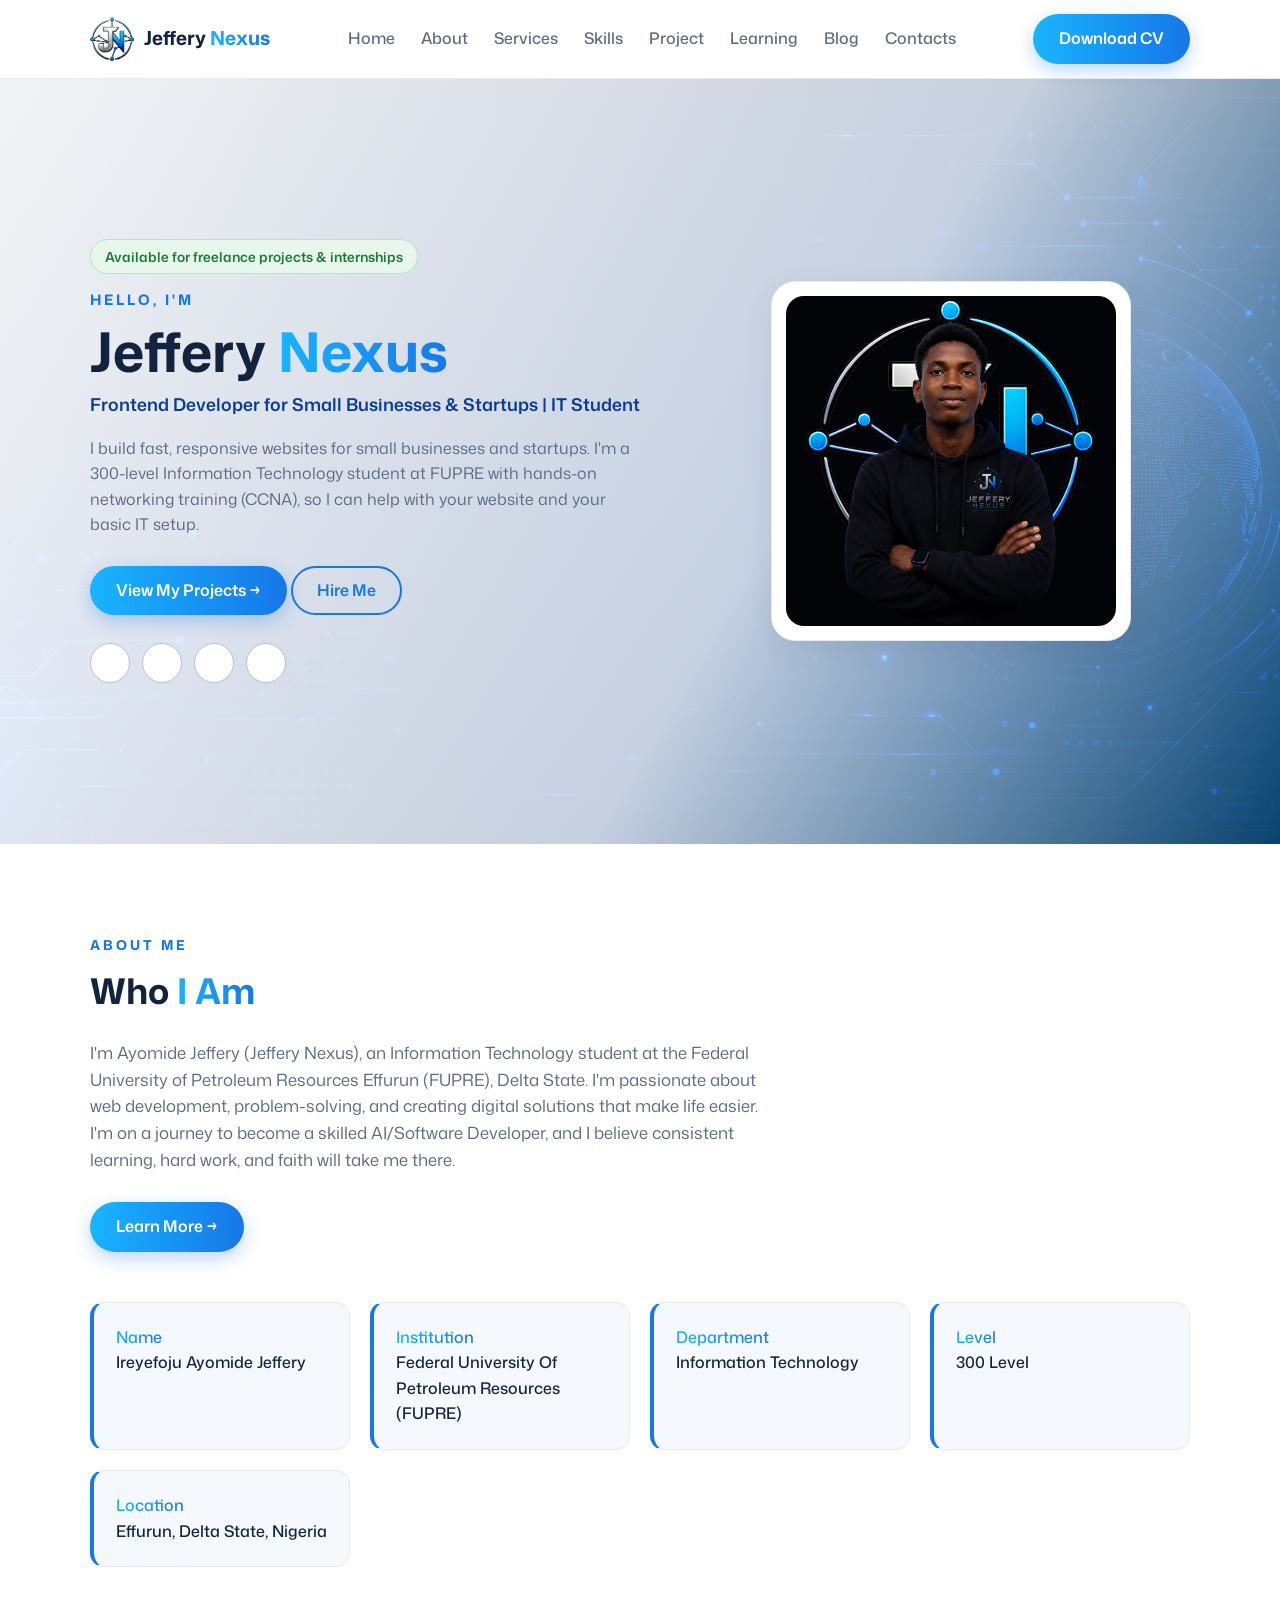
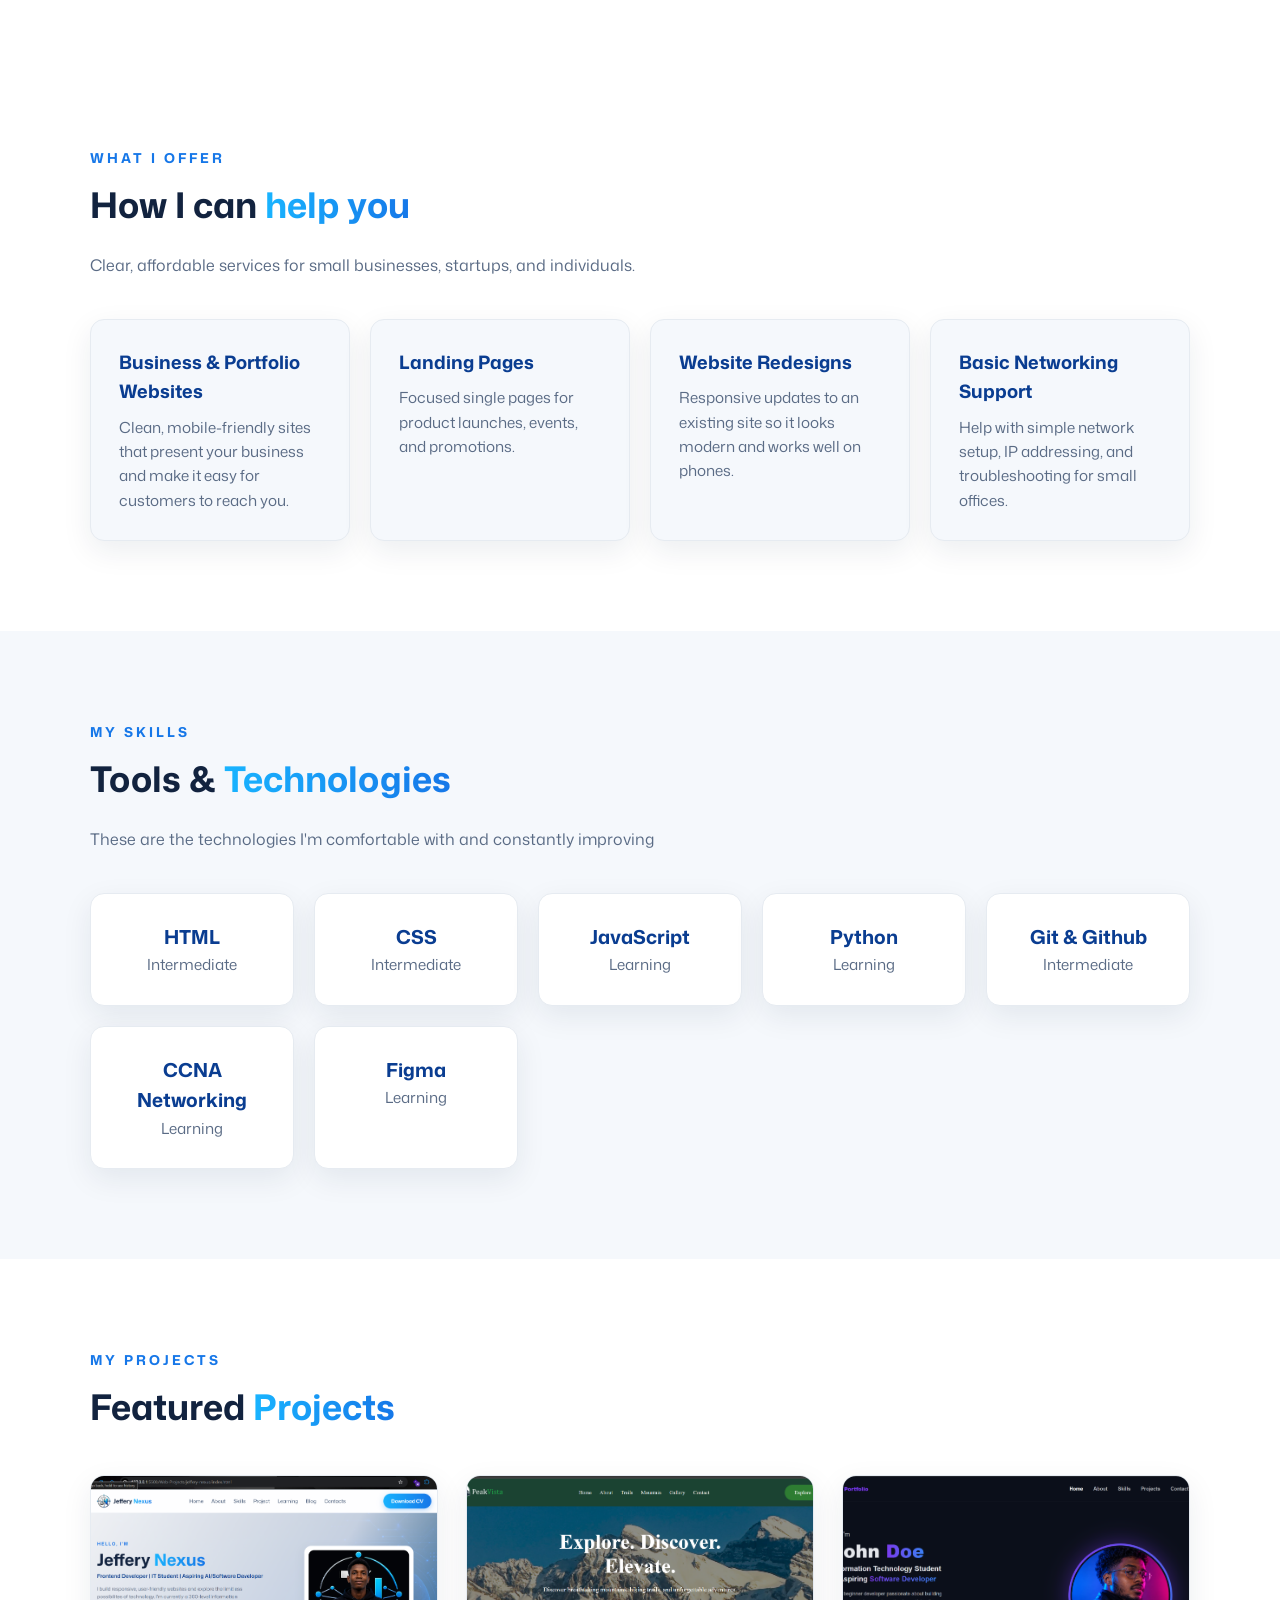
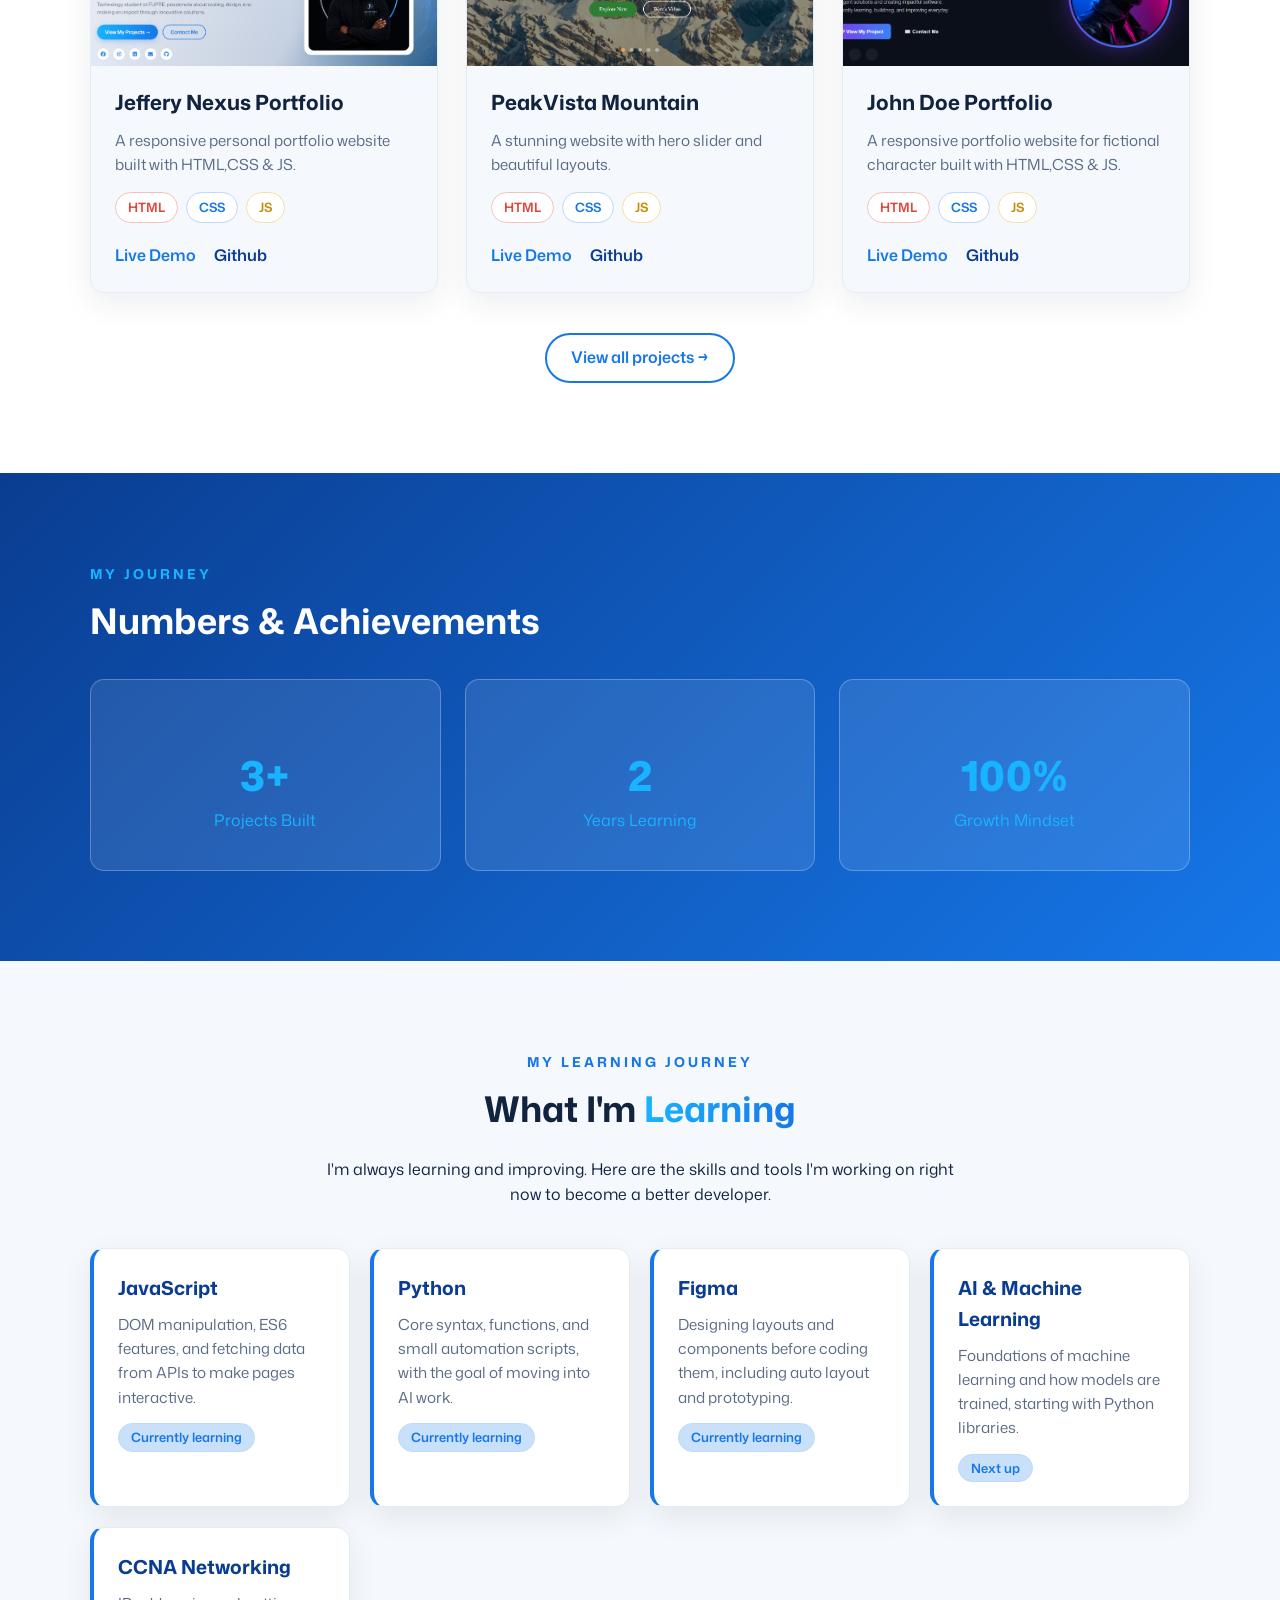
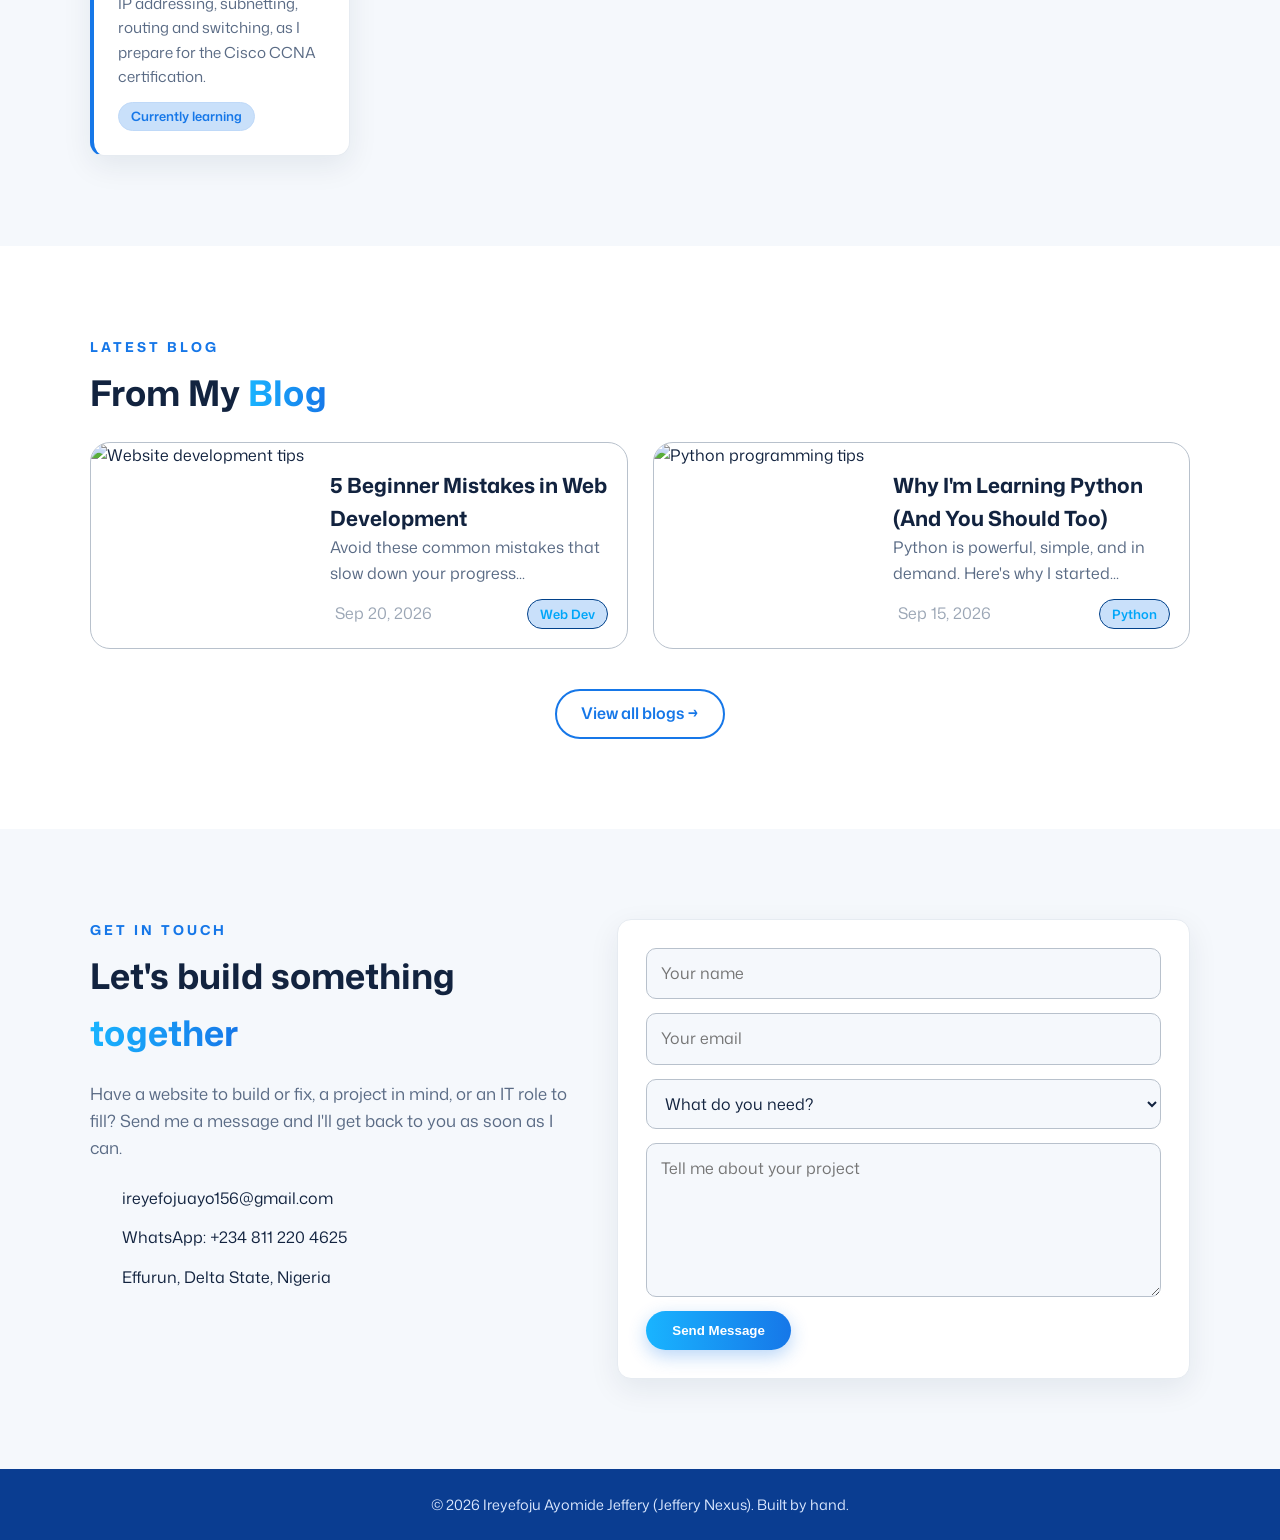
==== index.html @ a84aac11 "Add files via upload" ====
<!DOCTYPE html>
<html lang="en">
<head>
    <meta charset="UTF-8">
    <meta name="viewport" content="width=device-width, initial-scale=1.0">
    <title>Jeffery Nexus | Frontend Developer &amp; IT Student | Ireyefoju Ayomide Jeffery</title>
    <meta name="description" content="Frontend developer building fast, responsive websites for small businesses and startups. Based in Effurun, Delta State, Nigeria.">
    <meta property="og:title" content="Jeffery Nexus | Frontend Developer">
    <meta property="og:description" content="Fast, responsive websites for small businesses and startups.">
    <meta property="og:type" content="website">
    <meta property="og:image" content="images/Avatar Profile.jpg">
    <link rel="stylesheet" href="style.css">
    <link rel="preconnect" href="https://fonts.googleapis.com">
<link rel="preconnect" href="https://fonts.gstatic.com" crossorigin>
<link href="https://fonts.googleapis.com/css2?family=Mona+Sans:ital,wght@0,200..900;1,200..900&display=swap" rel="stylesheet">
<link rel="stylesheet" href="https://cdnjs.cloudflare.com/ajax/libs/font-awesome/7.3.1/css/all.min.css" integrity="sha512-QeR2VH+lsBE5LSAe1Q5EnTBbe7XTBubt8dG93Y7gidSgdMCr8nVqKcfKAMyN96SV8KDbZVTDXChatu5G2KQGzg==" crossorigin="anonymous" referrerpolicy="no-referrer">
</head>
<body>
<header class="site-header">
    <div class="container header-flex">
        <div class="logo">
            <a href="#hero" class="brand">
                <span class="img-img"><img src="images/nexus logo.png" alt="Jeffery Nexus Logo"></span>
                <span class="brand-name">Jeffery <span class="accent">Nexus</span></span>
            </a>
        </div>

        <nav class="navbar" id="primary-nav">
            <ul class="nav-links">
                <li><a href="#hero">Home</a></li>
                <li><a href="#about">About</a></li>
                <li><a href="#services">Services</a></li>
                <li><a href="#skills">Skills</a></li>
                <li><a href="#project">Project</a></li>
                <li><a href="#learning">Learning</a></li>
                <li><a href="#blog">Blog</a></li>
                <li><a href="#contact">Contacts</a></li>
            </ul>
        </nav>

        <div class="d-cv">
            <a href="cv.pdf" class="cv-btn" download>Download CV</a>
        </div>

        <button class="menu-toggle" aria-label="Open menu" aria-expanded="false" aria-controls="primary-nav">
            <span></span>
            <span></span>
            <span></span>
        </button>
    </div>
</header>
    <main>
        <section id="hero" class="hero">
            <div class="container hero-grid">
                <div class="hero-content">
                    <span class="avail-badge">Available for freelance projects &amp; internships</span>
                    <h5 class="greeting">HELLO, I'M</h5>
                    <h1 class="hero-name">Jeffery <span class="accent">Nexus</span></h1>
                    <h3 class="hero-role">Frontend Developer for Small Businesses &amp; Startups | IT Student</h3>
                    <p class="hero-desc">
                        I build fast, responsive websites for small businesses and startups. I'm a 300-level Information Technology student at FUPRE with hands-on networking training (CCNA), so I can help with your website and your basic IT setup.
                    </p>
                    <div class="cta-btn">
                        <a href="#project" class="primary-btn">View My Projects →</a>
                        <a href="#contact" class="secondary-btn">Hire Me</a>
                    </div>
                    <div class="hero-socials">
                        <!-- <a href="https://facebook.com/YOUR-PROFILE" class="hero-icons" target="_blank" rel="noopener"><i class="fa fa-brands fa-facebook"></i></a> -->
                        <a href="https://www.instagram.com/jefferynexus01/" class="hero-icons" target="_blank" rel="noopener"><i class="fa fa-brands fa-instagram"></i></a>
                        <a href="https://www.linkedin.com/in/ireyefoju-ayo-83253140a" class="hero-icons" target="_blank" rel="noopener"><i class="fa fa-brands fa-linkedin"></i></a>
                        <a href="mailto:ireyefojuayo156@gmail.com" class="hero-icons"><i class="fa fa-solid fa-envelope"></i></a>
                        <a href="https://github.com/ireyefojuayo01" class="hero-icons" target="_blank" rel="noopener"><i class="fa fa-brands fa-github"></i></a>
                    </div>
                </div>
                <div class="hero-image-wrapper">
            <div class="profile-card">
                <img src="images/Avatar Profile.jpg" alt="Jeffery Nexus" class="profile-img">
            </div>
        </div>
            </div>
        </section>
        <section class="about" id="about">
            <div class="container about-grid">
            <div class="about-content">
            <h5 class="section-label">ABOUT ME</h5>
            <h3 class="section-title">Who <span class="accent">I Am</span></h3>
            <p class="desc">I'm Ayomide Jeffery (Jeffery Nexus), an Information Technology student at the Federal University of Petroleum Resources Effurun (FUPRE), Delta State. I'm passionate about web development, problem-solving, and creating digital solutions that make life easier.
                <br>
            I'm on a journey to become a skilled AI/Software Developer, and I believe consistent learning, hard work, and faith will take me there.
            </p>
            <div class="cta-btn">
                <a href="about.html" class="primary-btn">
                    Learn More →
                </a>
            </div>
                </div>
            </div>
            <div class="about-card">
                <div class="id-card">
                    <span class="about-icon"></span><p class="details"><span class="accent">Name</span><br>Ireyefoju Ayomide Jeffery</p>
                </div>
                <div class="id-card">
                    <span class="about-icon"></span><p class="details"><span class="accent">Institution</span><br>Federal University Of Petroleum Resources (FUPRE)</p>
                </div>
                <div class="id-card">
                    <span class="about-icon"></span><p class="details"><span class="accent">Department</span><br>Information Technology</p>
                </div>
                <div class="id-card">
                    <span class="about-icon"></span><p class="details"><span class="accent">Level</span><br>300 Level</p>
                </div>
                <div class="id-card">
                    <span class="about-icon"></span><p class="details"><span class="accent">Location</span><br>Effurun, Delta State, Nigeria</p>
                </div>
            </div>
        </section>
        <section class="services" id="services">
        <div class="container">
            <h5 class="section-label">WHAT I OFFER</h5>
            <h3 class="section-title">How I can <span class="accent">help you</span></h3>
            <p class="skills-desc">Clear, affordable services for small businesses, startups, and individuals.</p>
            <div class="services-grid">
                <article class="service-card">
                    <i class="fa-solid fa-laptop-code"></i>
                    <h3>Business &amp; Portfolio Websites</h3>
                    <p>Clean, mobile-friendly sites that present your business and make it easy for customers to reach you.</p>
                </article>
                <article class="service-card">
                    <i class="fa-solid fa-rocket"></i>
                    <h3>Landing Pages</h3>
                    <p>Focused single pages for product launches, events, and promotions.</p>
                </article>
                <article class="service-card">
                    <i class="fa-solid fa-pen-ruler"></i>
                    <h3>Website Redesigns</h3>
                    <p>Responsive updates to an existing site so it looks modern and works well on phones.</p>
                </article>
                <article class="service-card">
                    <i class="fa-solid fa-network-wired"></i>
                    <h3>Basic Networking Support</h3>
                    <p>Help with simple network setup, IP addressing, and troubleshooting for small offices.</p>
                </article>
            </div>
        </div>
    </section>
        <section class="skills" id="skills">
            <div class="container">
            <h5 class="section-label">MY SKILLS</h5>
            <h3 class="section-title">Tools & <span class="accent">Technologies</span></h3>
            <p class="skills-desc">
                These are the technologies I'm comfortable with and constantly improving
            </p>
            <div class="skills-flex">
                <div class="skills-card">
                <span class="skills-icon"><i class="fa fa-brands fa-html5 fa-4x"></i></span>                    
                    <p class="label">HTML</p>
                    <p>Intermediate</p>
                </div>
                <div class="skills-card">
                    <span class="skills-icon"><i class="fa fa-brands fa-css3-alt fa-4x"></i></span>
                    <p class="label">CSS</p>
                    <p>Intermediate</p>
                </div>
                <div class="skills-card">
                    <span class="skills-icon"><i class="fa fa-brands fa-js fa-4x"></i></span>
                    <p class="label">JavaScript</p>
                    <p>Learning</p>
                </div>
                <div class="skills-card">
                    <span class="skills-icon"><i class="fa fa-brands fa-python fa-4x"></i></span>
                    <p class="label">Python</p>
                    <p>Learning</p>
                </div>
                <div class="skills-card">
                    <span class="skills-icon"><i class="fa fa-brands fa-github fa-4x"></i><i class="fa fa-brands fa-git fa-4x"></i></span>
                    <p class="label">Git & Github</p>
                    <p>Intermediate</p>
                </div>
                <div class="skills-card">
                    <span class="skills-icon"><i class="fa-solid fa-network-wired fa-4x"></i></span>
                    <p class="label">CCNA Networking</p>
                    <p>Learning</p>
                </div>

                <div class="skills-card">
                    <span class="skills-icon"><i class="fa fa-brands fa-figma fa-4x"></i></span>
                    <p class="label">Figma</p>
                    <p>Learning</p>
                </div>
            </div>
        </div>
        </section>
        <section class="projects" id="project">
            <div class="container">
            <h5 class="section-label">MY PROJECTS</h5>
            <h3 class="section-title">Featured <span class="accent">Projects</span></h3>
            
            <div class="featured-projects">
                <article class="project-card">
                    <div class="project-image">
                        <img src="images/jeff-nexus.png" alt="" class="p-img">
                    </div>
                    <h3>Jeffery Nexus Portfolio</h3>
                    <p class="proj-desc">
                        A responsive personal portfolio website built with HTML,CSS & JS.
                    </p>
                    <div class="tags">
                        <span class="tag-red">HTML</span>
                        <span class="tag-blue">
                            CSS
                        </span>
                        <span class="tag-yellow">JS</span>
                    </div>
                    <div class="project-links">
                        <a href="#" class="live-link">Live Demo</a>
                        <a href="#" class="repo-link">Github</a>
                    </div>
                </article>
                <article class="project-card">
                    <div class="project-image">
                        <img src="images/Peakvista.png" alt="" class="p-img">
                    </div>
                    <h3>PeakVista Mountain</h3>
                    <p class="proj-desc">
                        A stunning website with hero slider and beautiful layouts.
                    </p>
                    <div class="tags">
                        <span class="tag-red">HTML</span>
                        <span class="tag-blue">
                            CSS
                        </span>
                        <span class="tag-yellow">JS</span>
                    </div>
                    <div class="project-links">
                        <a href="#" class="live-link">Live Demo</a>
                        <a href="#" class="repo-link">Github</a>
                    </div>
                </article>
                <article class="project-card">
                    <div class="project-image">
                        <img src="images/john-doe.png" alt="" class="p-img">
                    </div>
                    <h3>John Doe Portfolio</h3>
                    <p class="proj-desc">
                        A responsive portfolio website for fictional character built with HTML,CSS & JS.
                    </p>
                    <div class="tags">
                        <span class="tag-red">HTML</span>
                        <span class="tag-blue">
                            CSS
                        </span>
                        <span class="tag-yellow">JS</span>
                    </div>
                    <div class="project-links">
                        <a href="https://ireyefojuayo01.github.io/First-Portfolio/" class="live-link">Live Demo</a>
                        <a href="#" class="repo-link">Github</a>
                    </div>
                </article>
            </div>
         <div class="view-all">
            <a href="projects.html" class="secondary-btn">View all projects →</a>
        </div>
        </div>
        </section>
        <section class="journey">
            <div class="container">
                    <h5 class="section-label">MY JOURNEY</h5>
            <h3 class="section-title">Numbers & Achievements</h3>
            <div class="journey-grid">
                <article class="j-card">
                    <div class="j-icon"><i class="fa-solid fa-folder-open fa-3x"></i></div>
                    <span class="num">3+</span>
                    <p class="j-desc">Projects Built</p>
                </article>
                <article class="j-card">
                    <div class="j-icon"><i class="fa-solid fa-calendar-days fa-3x"></i></div>
                    <span class="num">2</span>
                    <p class="j-desc">Years Learning</p>
                </article>
                <article class="j-card">
                    <div class="j-icon"><i class="fa-solid fa-rocket fa-3x"></i></div>
                    <span class="num">100%</span>
                    <p class="j-desc">Growth Mindset</p>
                </article>
            </div>

            </div>
        </section>
        <!-- Learning Section -->
         <section class="learning" id="learning">
    <div class="container">
        <h5 class="section-label" style="text-align: center;">MY LEARNING JOURNEY</h5>
        <h3 class="section-title" style="text-align: center;">What I'm <span class="accent">Learning</span></h3>
        <p style="text-align: center; max-width: 640px; margin: 0 auto;">
            I'm always learning and improving. Here are the skills and tools I'm working on right now to become a better developer.
        </p>
        <div class="l-grid">
            <article class="l-card">
                <h3>JavaScript</h3>
                <p>DOM manipulation, ES6 features, and fetching data from APIs to make pages interactive.</p>
                <span class="l-status">Currently learning</span>
            </article>
            <article class="l-card">
                <h3>Python</h3>
                <p>Core syntax, functions, and small automation scripts, with the goal of moving into AI work.</p>
                <span class="l-status">Currently learning</span>
            </article>
            <article class="l-card">
                <h3>Figma</h3>
                <p>Designing layouts and components before coding them, including auto layout and prototyping.</p>
                <span class="l-status">Currently learning</span>
            </article>
            <article class="l-card">
                <h3>AI & Machine Learning</h3>
                <p>Foundations of machine learning and how models are trained, starting with Python libraries.</p>
                <span class="l-status">Next up</span>
            </article>
             <article class="l-card">
                <h3>CCNA Networking</h3>
                <p>IP addressing, subnetting, routing and switching, as I prepare for the Cisco CCNA certification.</p>
                <span class="l-status">Currently learning</span>
            </article>
        </div>
    </div>
</section>
         <section class="blog" id="blog">
    <div class="container">
        <h5 class="section-label">LATEST BLOG</h5>
        <h3 class="section-title">From My <span class="accent">Blog</span></h3>
        <div class="blog-grid">
            <article class="blog-card">
                <div class="blog-picture">
                    <img src="https://images.unsplash.com/photo-1467232004584-a241de8bcf5d?w=600&auto=format&fit=crop&q=60&ixlib=rb-4.1.0&ixid=NHwxMjA3fDA%3D" alt="Website development tips" class="b-img">
                </div>
                <div class="blog-content">
                    <h3 class="blog-title">5 Beginner Mistakes in Web Development</h3>
                    <p class="blog-desc">Avoid these common mistakes that slow down your progress...</p>
                    <div class="d-t">
                        <time class="date" datetime="2026-09-20">Sep 20, 2026</time>
                        <span class="tag">Web Dev</span>
                        
                    </div>
                    
                </div>
            </article>

            <article class="blog-card">
                <div class="blog-picture">
                    <img src="https://images.unsplash.com/photo-1649180556628-9ba704115795?w=600&auto=format&fit=crop&q=60&ixlib=rb-4.1.0&ixid=NHwxMjA3fDA%3D" alt="Python programming tips" class="b-img">

                </div>
                <div class="blog-content">
                    <h3 class="blog-title">Why I'm Learning Python (And You Should Too)</h3>
                    <p class="blog-desc">Python is powerful, simple, and in demand. Here's why I started...</p>
                    <div class="d-t">
                        <time class="date" datetime="2026-09-15">Sep 15, 2026</time>
                        <span class="tag">Python</span>
                        
                    </div> 
                </div>
            </article>
        </div>
            <div class="view-all">
                <a href="blog.html" class="secondary-btn">View all blogs →</a>
            </div>
        
    </div>
</section>
        <section class="contact" id="contact">
        <div class="container contact-grid">
            <div>
                <h5 class="section-label">GET IN TOUCH</h5>
                <h3 class="section-title">Let's build something <span class="accent">together</span></h3>
                <p class="desc">Have a website to build or fix, a project in mind, or an IT role to fill? Send me a message and I'll get back to you as soon as I can.</p>
                <ul class="contact-list">
                    <li><i class="fa-solid fa-envelope"></i> <a href="mailto:ireyefojuayo156@gmail.com">ireyefojuayo156@gmail.com</a></li>
                    <li><i class="fa-brands fa-whatsapp"></i> <a href="https://wa.me/2348112204625" target="_blank" rel="noopener">WhatsApp: +234 811 220 4625</a></li>
                    <li><i class="fa-solid fa-location-dot"></i> Effurun, Delta State, Nigeria</li>
                </ul>
            </div>
            
            <form class="contact-form" action="https://formspree.io/f/xvkzdnlo" method="POST">
                <input type="text" name="name" placeholder="Your name" required>
                <input type="email" name="email" placeholder="Your email" required>
                <select name="service" required>
                    <option value="" disabled selected>What do you need?</option>
                    <option>New business or portfolio website</option>
                    <option>Landing page</option>
                    <option>Website redesign</option>
                    <option>Internship or job opportunity</option>
                    <option>Something else</option>
                </select>
                <textarea name="message" rows="5" placeholder="Tell me about your project" required></textarea>
                <button type="submit" class="primary-btn">Send Message</button>
            </form>
        </div>
    </section>
    </main>
    <footer class="site-footer">
        <div class="container">
            <p>&copy; 2026 Ireyefoju Ayomide Jeffery (Jeffery Nexus). Built by hand.</p>
        </div>
    </footer>
    <script src="script.js"></script>
</body>
</html>
---- style.css ----
/* ===== Palette (from the logo) ===== */
:root {
  --blue-deep: #0a3d91;
  --blue: #1677e8;
  --blue-bright: #19b4ff;
  --silver: #b8c1cc;
  --silver-light: #e6ebf1;
  --bg: #f5f8fc;
  --card: #ffffff;
  --text: #12233f;
  --muted: #5a6b85;
  --gradient: linear-gradient(90deg, #19b4ff, #1677e8);
  --shadow: 0 10px 30px rgba(18, 35, 63, 0.08);
  --radius: 14px;
}

/* ===== Base ===== */
* {
  box-sizing: border-box;
  margin: 0;
  padding: 0;
}

html {
  scroll-behavior: smooth;
}

body {
  font-family: "Mona Sans", system-ui, sans-serif;
  background: var(--bg);
  color: var(--text);
  line-height: 1.6;
}

a {
  text-decoration: none;
  color: inherit;
}
img {
  max-width: 100%;
  display: block;
}

.container {
  width: min(1100px, 92%);
  margin: 0 auto;
}

section {
  padding: 90px 0;
}

.accent {
  background: var(--gradient);
  -webkit-background-clip: text;
  background-clip: text;
  color: transparent;
}

.section-label {
  color: var(--blue);
  letter-spacing: 3px;
  font-size: 0.85rem;
  font-weight: 700;
  margin-bottom: 8px;
}

.section-title {
  font-size: 2.2rem;
  margin-bottom: 20px;
}

/* ===== Buttons ===== */
.primary-btn,
.cv-btn {
  display: inline-block;
  background: var(--gradient);
  color: #fff;
  padding: 12px 26px;
  border-radius: 999px;
  font-weight: 600;
  border: none;
  cursor: pointer;
  box-shadow: 0 6px 18px rgba(22, 119, 232, 0.3);
  transition:
    transform 0.2s,
    box-shadow 0.2s;
}

.primary-btn:hover,
.cv-btn:hover {
  transform: translateY(-2px);
  box-shadow: 0 10px 24px rgba(22, 119, 232, 0.4);
}

.secondary-btn {
  display: inline-block;
  border: 2px solid var(--blue);
  color: var(--blue);
  padding: 10px 24px;
  border-radius: 999px;
  font-weight: 600;
  margin-left: 12px;
  transition:
    background 0.2s,
    color 0.2s;
}

.secondary-btn:hover {
  background: var(--blue);
  color: #fff;
}

.cta-btn {
  margin-top: 28px;
}

/* ===== Header ===== */
.site-header {
  position: sticky;
  top: 0;
  z-index: 100;
  background: rgba(255, 255, 255, 0.92);
  backdrop-filter: blur(10px);
  border-bottom: 1px solid var(--silver-light);
}

.header-flex {
  display: flex;
  align-items: center;
  justify-content: space-between;
  padding: 14px 0;
  gap: 20px;
  flex-wrap: wrap;
}

.brand {
  display: flex;
  align-items: center;
  gap: 10px;
  font-weight: 700;
  font-size: 1.2rem;
}

.img-img img {
  width: 44px;
  height: 44px;
  object-fit: contain;
}

.nav-links {
  display: flex;
  gap: 26px;
  list-style: none;
}

.nav-links a {
  font-weight: 500;
  color: var(--muted);
  transition: color 0.2s;
}

.nav-links a:hover {
  color: var(--blue);
}
.nav-links:first-child{
  margin-right: auto;
}

/* .sidebar a:hover{
  background: #3333338e;
  width: 100%;
} */
/* ===== Hero ===== */
.hero {
  position: relative;
  min-height: 85vh;
  display: flex;
  align-items: center;
  background-image:
    linear-gradient(
      120deg,
      rgba(255, 255, 255, 0.95) 0%,
      rgba(232, 242, 254, 0.85) 60%,
      rgba(25, 180, 255, 0.35) 100%
    ),
    url(./images/hero\ bg.png);
  background-size: cover;
  background-position: center;
  background-repeat: no-repeat;
}

.hero-grid {
  display: grid;
  grid-template-columns: 1.2fr 1fr;
  gap: 50px;
  align-items: center;
}

.greeting {
  color: var(--blue);
  letter-spacing: 3px;
  font-size: 0.9rem;
}

.hero-name {
  font-size: 3.4rem;
  line-height: 1.1;
  margin: 10px 0;
}

.hero-role {
  color: var(--blue-deep);
  font-size: 1.1rem;
  font-weight: 600;
  margin-bottom: 16px;
}

.hero-desc {
  color: var(--muted);
  max-width: 540px;
}

.hero-socials {
  display: flex;
  gap: 12px;
  margin-top: 28px;
}

.hero-icons {
  width: 40px;
  height: 40px;
  border-radius: 50%;
  display: grid;
  place-items: center;
  background: #fff;
  color: var(--blue);
  border: 1px solid var(--silver);
  transition: all 0.2s;
}

.hero-icons:hover {
  background: var(--blue);
  color: #fff;
  border-color: var(--blue);
}

.profile-card {
  background: #fff;
  padding: 14px;
  border-radius: 24px;
  box-shadow: var(--shadow);
  border: 1px solid var(--silver-light);
  max-width: 360px;
  margin: 0 auto;
}

.profile-img {
  width: 100%;
  border-radius: 18px;
  object-fit: cover;
}

/* ===== About ===== */
.about {
  background: #fff;
}

.about-grid {
  margin-bottom: 50px;
}

.desc {
  color: var(--muted);
  max-width: 700px;
  font-size: 1.05rem;
}

.about-card {
  display: grid;
  grid-template-columns: repeat(auto-fit, minmax(220px, 1fr));
  gap: 20px;
  width: min(1100px, 92%);
  margin: 0 auto;
}

.id-card {
  background: var(--bg);
  border: 1px solid var(--silver-light);
  border-left: 4px solid var(--blue);
  border-radius: var(--radius);
  padding: 22px;
  transition:
    transform 0.2s,
    box-shadow 0.2s;
}

.id-card:hover {
  transform: translateY(-4px);
  box-shadow: var(--shadow);
}

.details {
  color: var(--text);
  font-weight: 500;
}

/* ===== Skills ===== */
.skills {
  background: var(--bg);
}

.skills-desc {
  color: var(--muted);
  margin-bottom: 40px;
}

.skills-flex {
  display: grid;
  grid-template-columns: repeat(auto-fit, minmax(200px, 1fr));
  gap: 20px;
}

.skills-card {
  display: flex;
  text-align: center;
  flex-direction: column;

  align-items: center;
  background: #fff;
  border: 1px solid var(--silver-light);
  border-radius: var(--radius);
  padding: 28px;
  box-shadow: var(--shadow);
  transition: transform 0.2s;
}

.skills-card:hover {
  transform: translateY(-4px);
}

.skills-card .label {
  font-size: 1.2rem;
  font-weight: 700;
  color: var(--blue-deep);
}

.skills-card p:last-child {
  color: var(--muted);
  font-size: 0.95rem;
}
.skills-icon {
  display: flex;
  align-content: center;
  align-items: center;
  

}
.skills-icon .fa {

  display: grid;
  place-items: center;
  background: #fff;
  
  transition: all 0.2s;
}
.fa-html5{
  color: orangered;
  
}
.fa-css3-alt{
  color: var(--blue);
}
.fa-js{
  color: rgba(255, 208, 0, 0.945);
}
/* ===== Projects ===== */
.projects {
  background: #fff;
}

.featured-projects {
  display: grid;
  grid-template-columns: repeat(auto-fit, minmax(300px, 1fr));
  gap: 28px;
  margin-top: 40px;
}

.project-card {
  background: var(--bg);
  border: 1px solid var(--silver-light);
  border-radius: var(--radius);
  overflow: hidden;
  padding-bottom: 24px;
  box-shadow: var(--shadow);
  transition: transform 0.2s;
}

.project-card:hover {
  transform: translateY(-6px);
}

.project-image,
.project-card .project-image {
  height: 190px;
  background: linear-gradient(135deg, #dcebfb, #b8d7f7);
  margin-bottom: 20px;
}

.project-card h3,
.project-card .proj-desc,
.project-card .tags,
.project-card .project-links {
  margin-left: 24px;
  margin-right: 24px;
}

.project-card h3 {
  font-size: 1.3rem;
  color: var(--text);
}

.proj-desc {
  color: var(--muted);
  margin-top: 8px;
  font-size: 0.95rem;
}

.tags {
  display: flex;
  flex-wrap: wrap;
  gap: 8px;
  margin-top: 16px;
}

.tags span {
  padding: 4px 12px;
  border-radius: 999px;
  font-size: 0.8rem;
  font-weight: 600;
  background: #fff;
  border: 1px solid var(--silver);
}

.tag-red {
  color: #e0453a;
  border-color: #f5c1bd !important;
}
.tag-blue {
  color: var(--blue);
  border-color: #bfd9f8 !important;
}
.tag-yellow {
  color: #c98a00;
  border-color: #f3e0a6 !important;
}

.project-links {
  display: flex;
  gap: 18px;
  margin-top: 20px;
  font-weight: 600;
}

.live-link {
  color: var(--blue);
}
.repo-link {
  color: var(--blue-deep);
}
.project-links a:hover {
  text-decoration: underline;
}

/* ===== Journey / Numbers ===== */
.journey {
  background: linear-gradient(135deg, #0a3d91 0%, #1677e8 100%);
  color: var(--blue-bright);
}

.journey .section-label {
  color: var(--blue-bright);
}
.journey .section-title {
  color: #fff;
}
.journey .accent {
  background: linear-gradient(90deg, #ffffff, #b8e4ff);
  -webkit-background-clip: text;
  background-clip: text;
}

.journey-grid {
  display: grid;
  grid-template-columns: repeat(auto-fit, minmax(220px, 1fr));
  gap: 24px;
  margin-top: 30px;
}

.j-card {
  background: rgba(255, 255, 255, 0.1);
  border: 1px solid rgba(255, 255, 255, 0.25);
  border-radius: var(--radius);
  padding: 36px 24px;
  text-align: center;
  backdrop-filter: blur(6px);
}

.j-icon {
 display: inline-block;
  margin: 0 auto 14px;
 
}

.num {
  display: block;
  font-size: 2.6rem;
  font-weight: 800;
  color: var(--blue-bright);
}

.j-desc {
  color: var(--blue-bright);
}

/* ===== Learning cards ===== */
.l-grid {
  display: grid;
  grid-template-columns: repeat(auto-fit, minmax(240px, 1fr));
  gap: 20px;
  margin-top: 40px;
}

.l-card {
  background: #fff;
  border: 1px solid var(--silver-light);
  border-left: 4px solid var(--blue);
  border-radius: var(--radius);
  padding: 24px;
  box-shadow: var(--shadow);
  transition: transform 0.2s, box-shadow 0.2s;
}

.l-card:hover {
  transform: translateY(-4px);
  box-shadow: var(--shadow);
}

.l-card h3 {
  font-size: 1.2rem;
  color: var(--blue-deep);
  margin-bottom: 8px;
}

.l-card p {
  color: var(--muted);
  font-size: 0.95rem;
}

.l-status {
  display: inline-block;
  margin-top: 14px;
  font-size: 0.8rem;
  font-weight: 600;
  color: var(--blue);
  background: #1678e83b;
  border: 1px solid #bfd9f8;
  border-radius: 999px;
  padding: 3px 12px;
}

/* ----------- Blog Section ---------- */
.blog{
  background: #fff;
}
.blog-grid{
  display: grid;
  grid-template-columns:repeat(auto-fit, minmax(280px, 1fr));
  gap: 25px;
}
.blog-card{
  height: 190px;
  display: flex;
  gap: 25px;
  /* background-color: var(--bg); */
  border: 1px solid var(--silver);
  border-radius: 20px;
  overflow: hidden;
}
.blog-picture{
  width: 250px;
  height: 190px;
  overflow: hidden;
  
  
}
.b-img{
  object-fit: cover;
  overflow: hidden;
}
.blog-content{
  padding-right: 19px;
}
.blog-title{
  margin-top: 10px;
  font-size: 1.3rem;
  color: var(--text);

}
.blog-desc{
  color: var(--muted);
}
.d-t{
  margin-top: 10px;
  display: flex;
  justify-content: space-between;

}
.date{
  padding: 5px 5px;
  background-color: white;
  color: #5a6b859a;
}
.tag{
  display: flex;
  align-items: center;
  padding: 3px 9px;
  border-radius: 999px;
  font-size: 0.8rem;
  font-weight: 600;
  background: #fff;
  border: 1px solid #01418a;
  background-color: #1678e83b;
  color: #00a6f9;
}
/* ===== Detail page links ===== */
.details-link {
  display: inline-block;
  color: var(--blue);
  font-weight: 600;
  font-size: 0.9rem;
  transition: color 0.2s;
}

.details-link:hover {
  color: var(--blue-deep);
  text-decoration: underline;
}

.blog-content .details-link {
  margin-top: 12px;
}
/* ===== View all links ===== */
.view-all {
  margin-top: 40px;
  text-align: center;
}

.view-all .secondary-btn {
  margin-left: 0;
}
 /* ---------- Section card ---------- */
  
/* ===== Responsive ===== */
@media (max-width: 860px) {
  .hero-grid {
    grid-template-columns: 1fr;
    text-align: center;
  }
  .hero-desc {
    margin: 0 auto;
  }
  .hero-socials {
    justify-content: center;
  }
  .hero-name {
    font-size: 2.6rem;
  }
  .nav-links {
    display: none;
  }
  .secondary-btn {
    margin: 12px 0 0;
  }
  .blog-grid{
    grid-template-columns: 1fr;
  }
}

/* ===== Hamburger menu ===== */
.header-flex {
  position: relative;
}

.menu-toggle {
  display: none;
  flex-direction: column;
  justify-content: center;
  align-items: center;
  gap: 5px;
  width: 44px;
  height: 44px;
  background: #fff;
  border: 1px solid var(--silver);
  border-radius: 10px;
  cursor: pointer;
}

.menu-toggle span {
  display: block;
  width: 22px;
  height: 2px;
  background: var(--blue-deep);
  border-radius: 2px;
  transition: transform 0.3s, opacity 0.3s;
}

.menu-toggle.active span:nth-child(1) {
  transform: translateY(7px) rotate(45deg);
}
.menu-toggle.active span:nth-child(2) {
  opacity: 0;
}
.menu-toggle.active span:nth-child(3) {
  transform: translateY(-7px) rotate(-45deg);
}

@media (max-width: 860px) {
  .menu-toggle {
    display: flex;
  }

  .navbar {
    display: none;
    position: absolute;
    top: 100%;
    left: 0;
    right: 0;
    background: #fff;
    border-bottom: 1px solid var(--silver-light);
    box-shadow: var(--shadow);
  }

  .navbar.open {
    display: block;
  }

  .nav-links {
    display: flex;
    flex-direction: column;
    gap: 0;
    padding: 8px 0;
    margin: 0;
  }

  .nav-links li a {
    display: block;
    padding: 12px 4%;
  }

  .nav-links li a:hover {
    background: var(--bg);
  }
}

/* ===== Blog fixes ===== */
.blog-grid {
  grid-template-columns: repeat(auto-fit, minmax(320px, 1fr));
}

.blog-card {
  height: auto;
  min-height: 190px;
}

.blog-picture {
  flex-shrink: 0;
  width: 40%;
  height: auto;
  min-height: 190px;
}

.b-img {
  width: 100%;
  height: 100%;
  object-fit: cover;
}

.blog-content {
  min-width: 0;
  padding: 16px 19px 16px 0;
}

@media (max-width: 600px) {
  .blog-card {
    flex-direction: column;
    gap: 0;
  }

  .blog-picture {
    width: 100%;
    height: 180px;
    min-height: 0;
  }

  .blog-content {
    padding: 16px 18px 20px;
  }
}

/* ===== Project images ===== */
.p-img {
  width: 100%;
  height: 190px;
  object-fit: cover;
}

/* ===== Availability badge ===== */
.avail-badge {
  display: inline-block;
  margin-bottom: 14px;
  padding: 6px 14px;
  border-radius: 999px;
  background: #e7f7ec;
  border: 1px solid #b7e3c4;
  color: #1d7a3a;
  font-size: 0.85rem;
  font-weight: 600;
}

/* ===== Services ===== */
.services {
  background: #fff;
}

.services-grid {
  display: grid;
  grid-template-columns: repeat(auto-fit, minmax(230px, 1fr));
  gap: 20px;
}

.service-card {
  background: var(--bg);
  border: 1px solid var(--silver-light);
  border-radius: var(--radius);
  padding: 28px;
  box-shadow: var(--shadow);
  transition: transform 0.2s;
}

.service-card:hover {
  transform: translateY(-4px);
}

.service-card i {
  font-size: 2rem;
  color: var(--blue);
  margin-bottom: 14px;
}

.service-card h3 {
  font-size: 1.15rem;
  color: var(--blue-deep);
  margin-bottom: 8px;
}

.service-card p {
  color: var(--muted);
  font-size: 0.95rem;
}

/* ===== Contact ===== */
.contact {
  background: var(--bg);
}

.contact-grid {
  display: grid;
  grid-template-columns: 1fr 1.2fr;
  gap: 50px;
  align-items: start;
}

.contact-list {
  list-style: none;
  margin-top: 24px;
  display: grid;
  gap: 14px;
}

.contact-list li {
  display: flex;
  align-items: center;
  gap: 12px;
}

.contact-list i {
  color: var(--blue);
  width: 20px;
  text-align: center;
}

.contact-list a:hover {
  color: var(--blue);
  text-decoration: underline;
}

.contact-form {
  background: #fff;
  border: 1px solid var(--silver-light);
  border-radius: var(--radius);
  padding: 28px;
  box-shadow: var(--shadow);
  display: grid;
  gap: 14px;
}

.contact-form input,
.contact-form select,
.contact-form textarea {
  width: 100%;
  padding: 12px 14px;
  border: 1px solid var(--silver);
  border-radius: 10px;
  font: inherit;
  color: var(--text);
  background: var(--bg);
}

.contact-form input:focus,
.contact-form select:focus,
.contact-form textarea:focus {
  outline: none;
  border-color: var(--blue);
  box-shadow: 0 0 0 3px rgba(22, 119, 232, 0.15);
}

.contact-form textarea {
  resize: vertical;
}

.contact-form .primary-btn {
  justify-self: start;
}

/* ===== Footer ===== */
.site-footer {
  background: var(--blue-deep);
  color: #dbe8ff;
  padding: 24px 0;
  text-align: center;
  font-size: 0.9rem;
}

@media (max-width: 860px) {
  .contact-grid {
    grid-template-columns: 1fr;
  }
}

/* ===== Inner pages (About, Blog) ===== */
.nav-links a.active {
  color: var(--blue);
  font-weight: 700;
}

.about-page,
.blog-page {
  padding: 70px 0 40px;
}

.about-profile {
  display: grid;
  grid-template-columns: 340px 1fr;
  gap: 50px;
  align-items: center;
  margin-top: 30px;
}

.about-text .desc {
  margin-bottom: 16px;
}

.about-text .cta-btn {
  display: flex;
  flex-wrap: wrap;
  gap: 12px;
  align-items: center;
}

.secondary-btn {
  margin-left: 0;
}

.blog-note {
  margin-top: 40px;
  text-align: center;
  color: var(--muted);
}

.page-back {
  text-align: center;
  padding: 20px 0 80px;
}

@media (max-width: 860px) {
  .about-profile {
    grid-template-columns: 1fr;
    text-align: center;
  }
  .about-text .cta-btn {
    justify-content: center;
  }
}

/* ===== Blog cards on home page: tablet and mobile fixes ===== */
.blog-card .tag {
  flex: 0 0 auto;
  width: auto;
  white-space: nowrap;
  border-radius: 999px;
  padding: 4px 12px;
}

.blog-card .d-t {
  flex-wrap: wrap;
  gap: 10px;
  align-items: center;
}

@media (max-width: 900px) {
  .blog-grid {
    grid-template-columns: 1fr !important;
  }
}
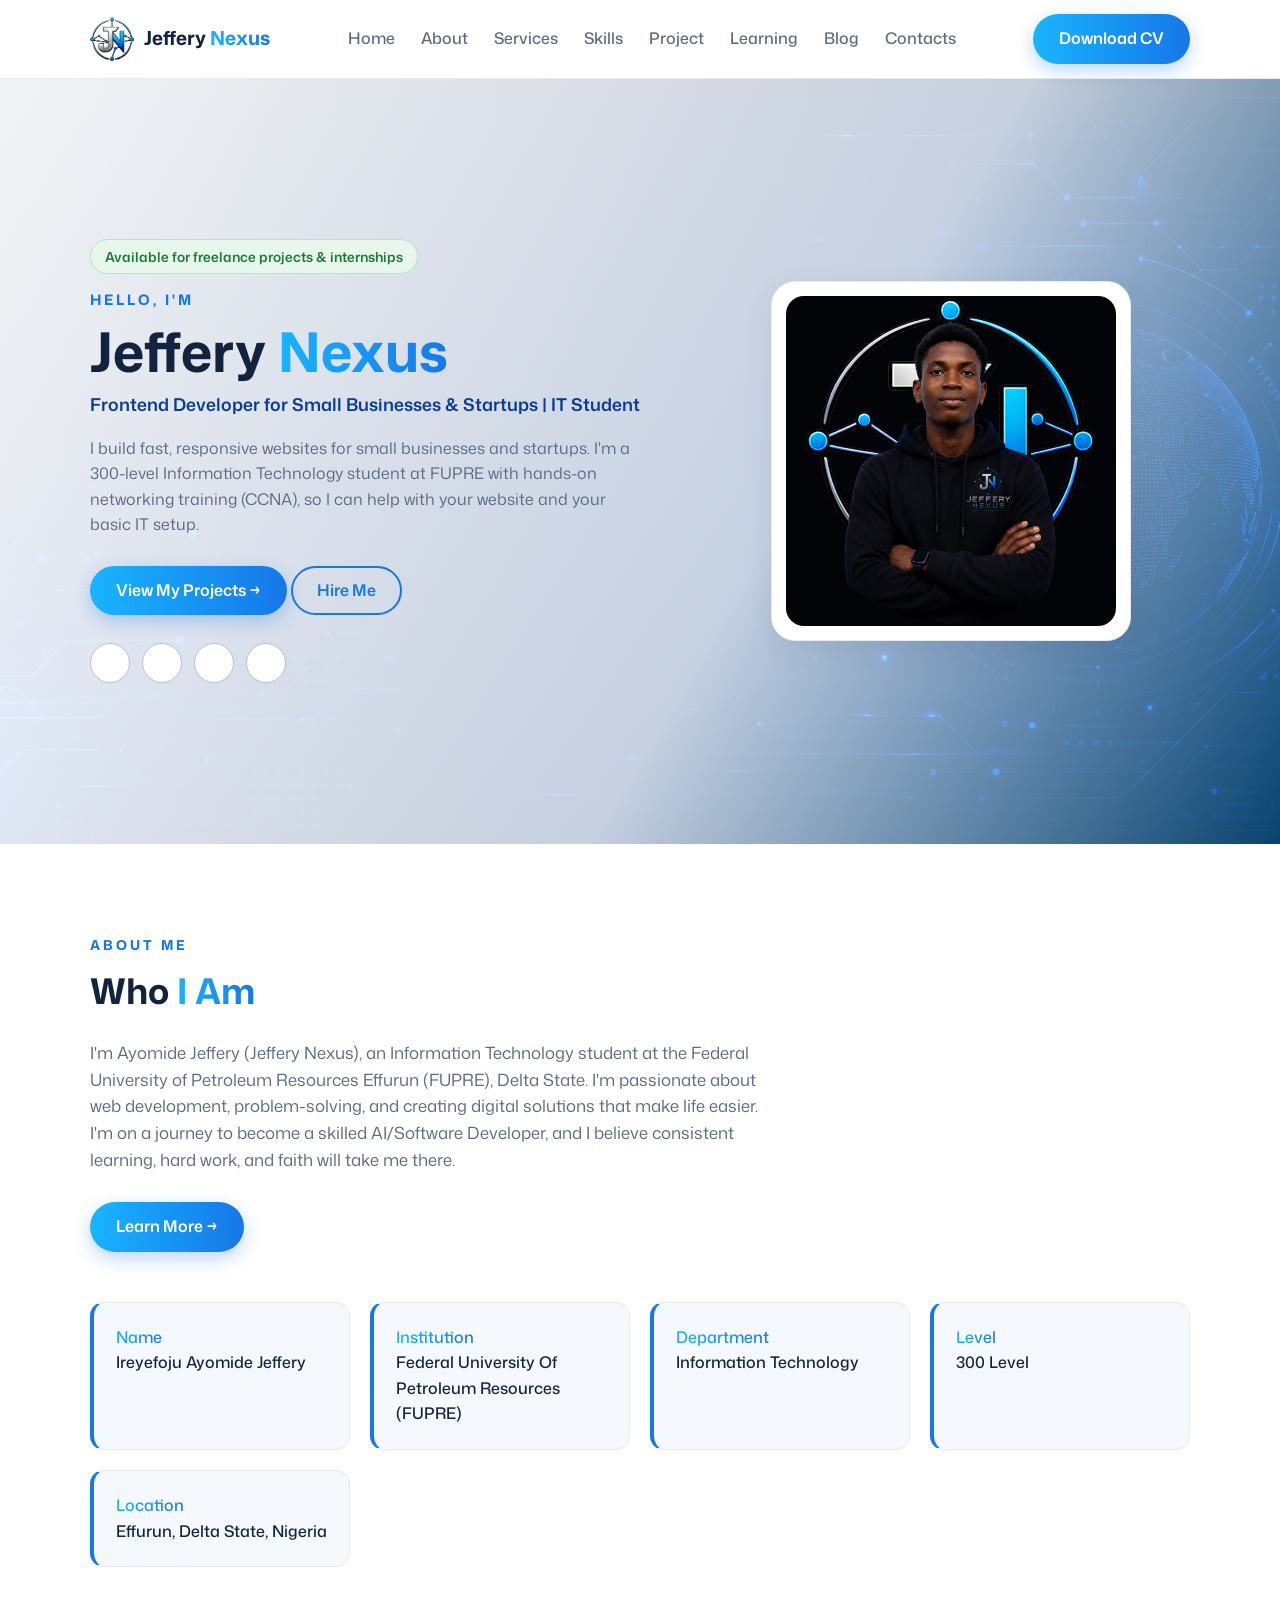
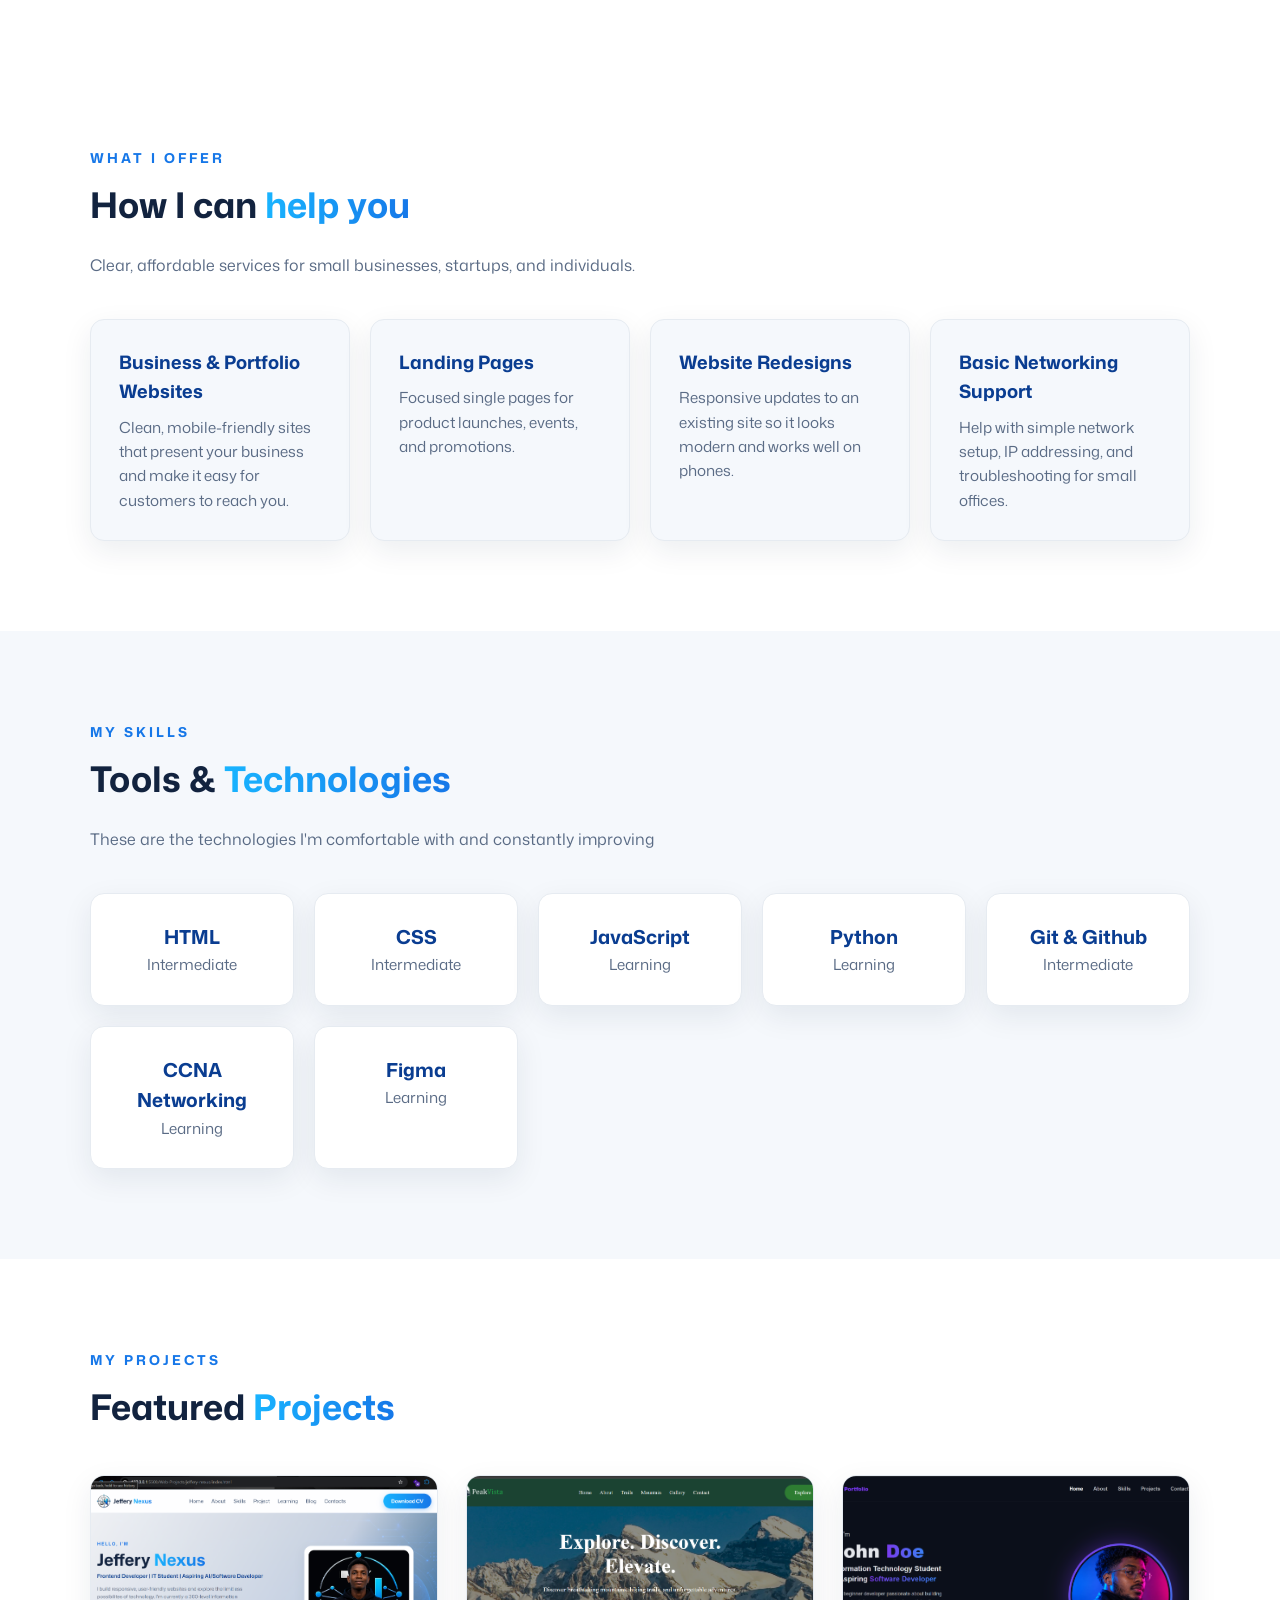
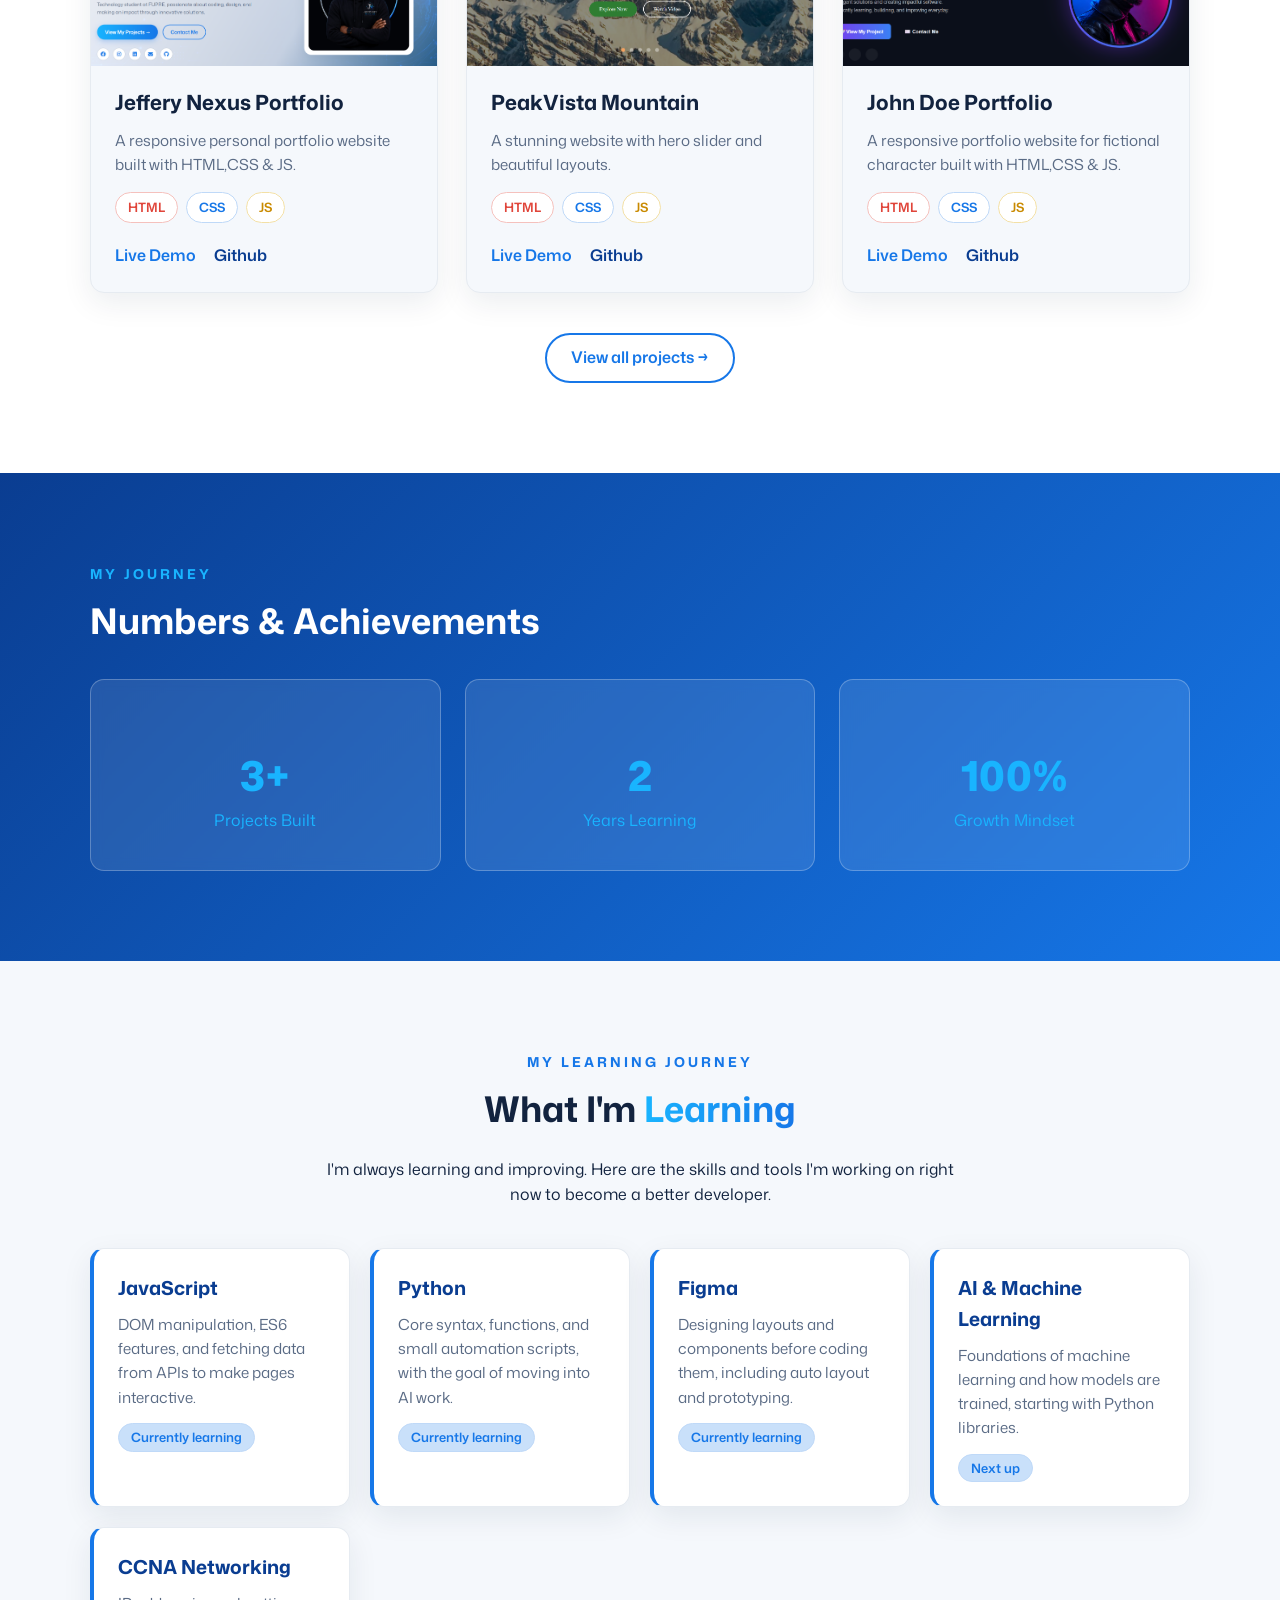
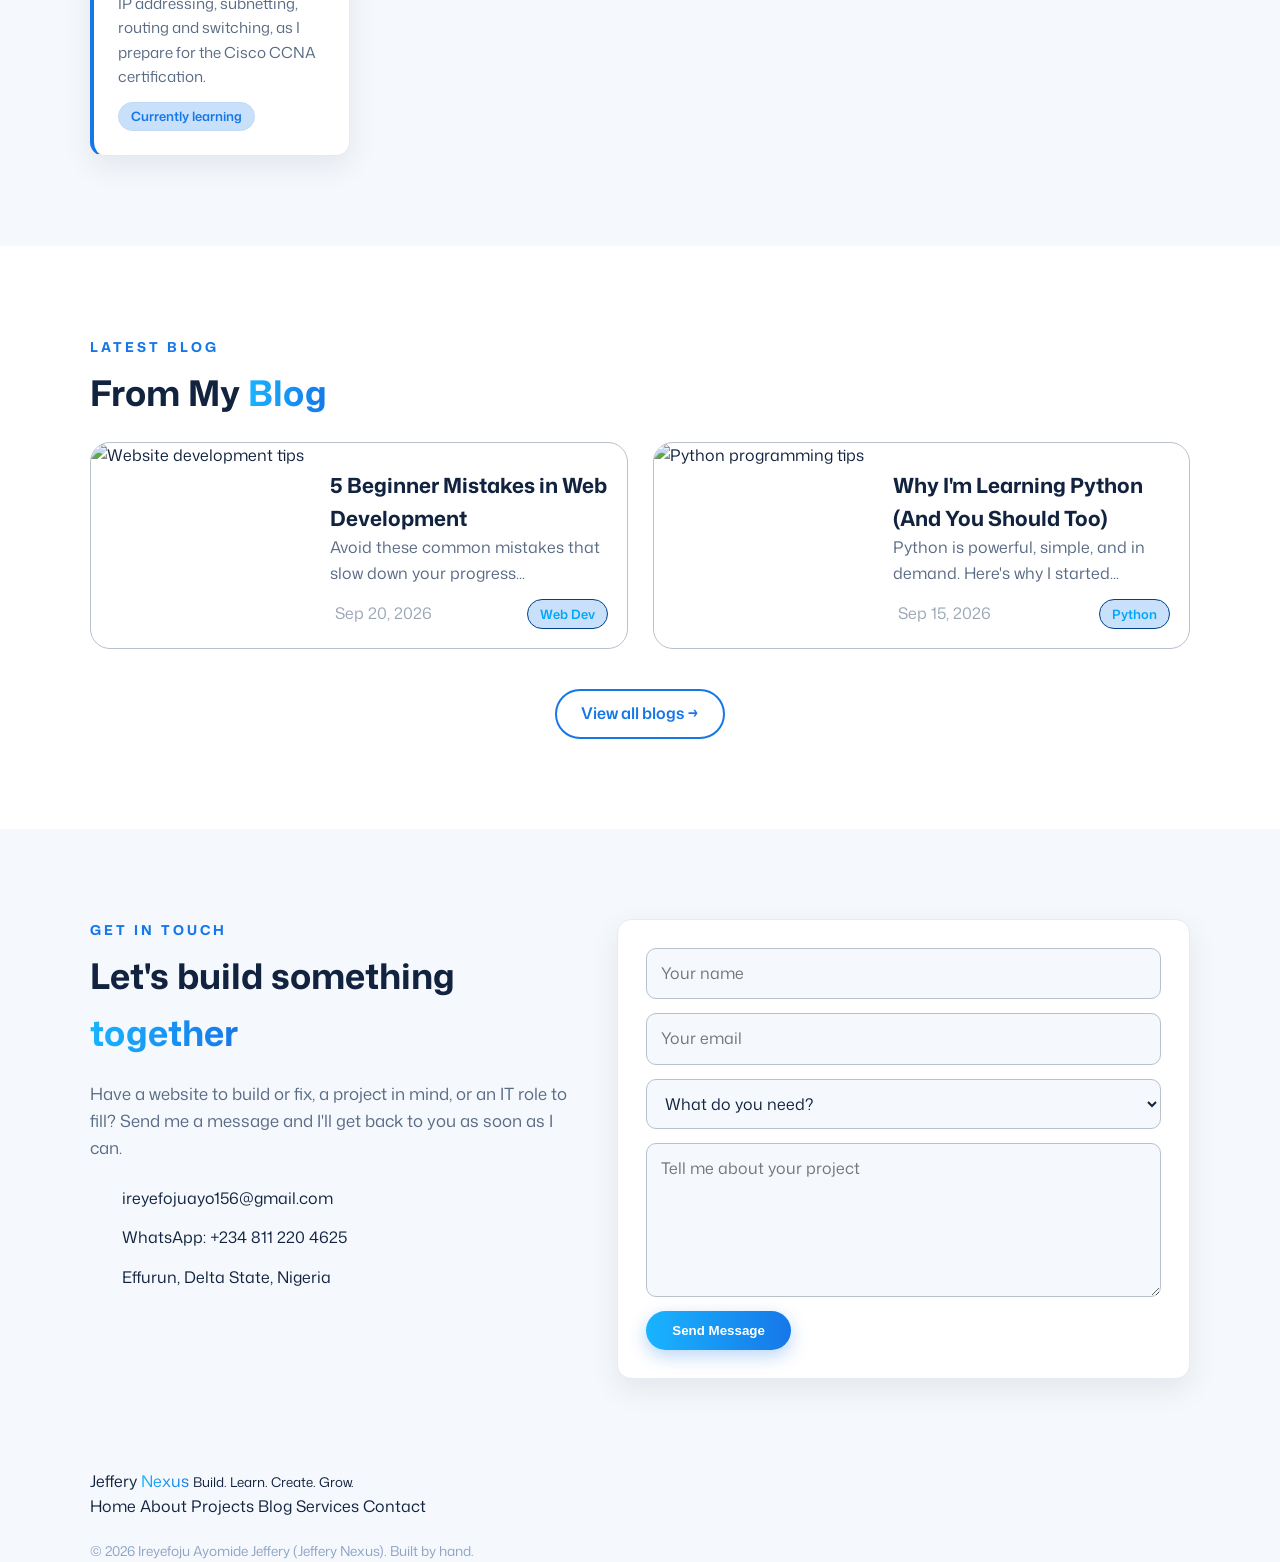
==== commit e8e70c3a: "Update print statement from 'Hello' to 'Goodbye'" ====
--- a/index.html
+++ b/index.html
@@ -395,11 +395,33 @@
         </div>
     </section>
     </main>
-    <footer class="site-footer">
+     <footer class="dark-footer">
         <div class="container">
-            <p>&copy; 2026 Ireyefoju Ayomide Jeffery (Jeffery Nexus). Built by hand.</p>
+            <div>
+                <span class="brand-name">Jeffery <span class="accent">Nexus</span></span>
+                <small>Build. Learn. Create. Grow.</small>
+            </div>
+            <nav class="footer-links">
+                <a href="index.html#hero">Home</a>
+                <a href="about.html">About</a>
+                <a href="index.html#project">Projects</a>
+                <a href="blog.html">Blog</a>
+                <a href="index.html#services">Services</a>
+                <a href="index.html#contact">Contact</a>
+            </nav>
+            <div class="footer-social">
+                <a href="https://github.com/ireyefojuayo01" aria-label="GitHub"><i class="fa-brands fa-github"></i></a>
+                <a href="https://linkedin.com/in/ireyefoju-ayo-83253140a" aria-label="LinkedIn"><i class="fa-brands fa-linkedin"></i></a>
+                <a href="https://instagram.com/jefferynexus01" aria-label="Instagram"><i class="fa-brands fa-instagram"></i></a>
+            </div>
+        </div>
+        <div class="container" style="margin-top: 20px; color: #8ea3c4; font-size: 0.85rem;">
+            &copy; 2026 Ireyefoju Ayomide Jeffery (Jeffery Nexus). Built by hand.
         </div>
     </footer>
     <script src="script.js"></script>
 </body>
-</html>+
+</html>
+
+
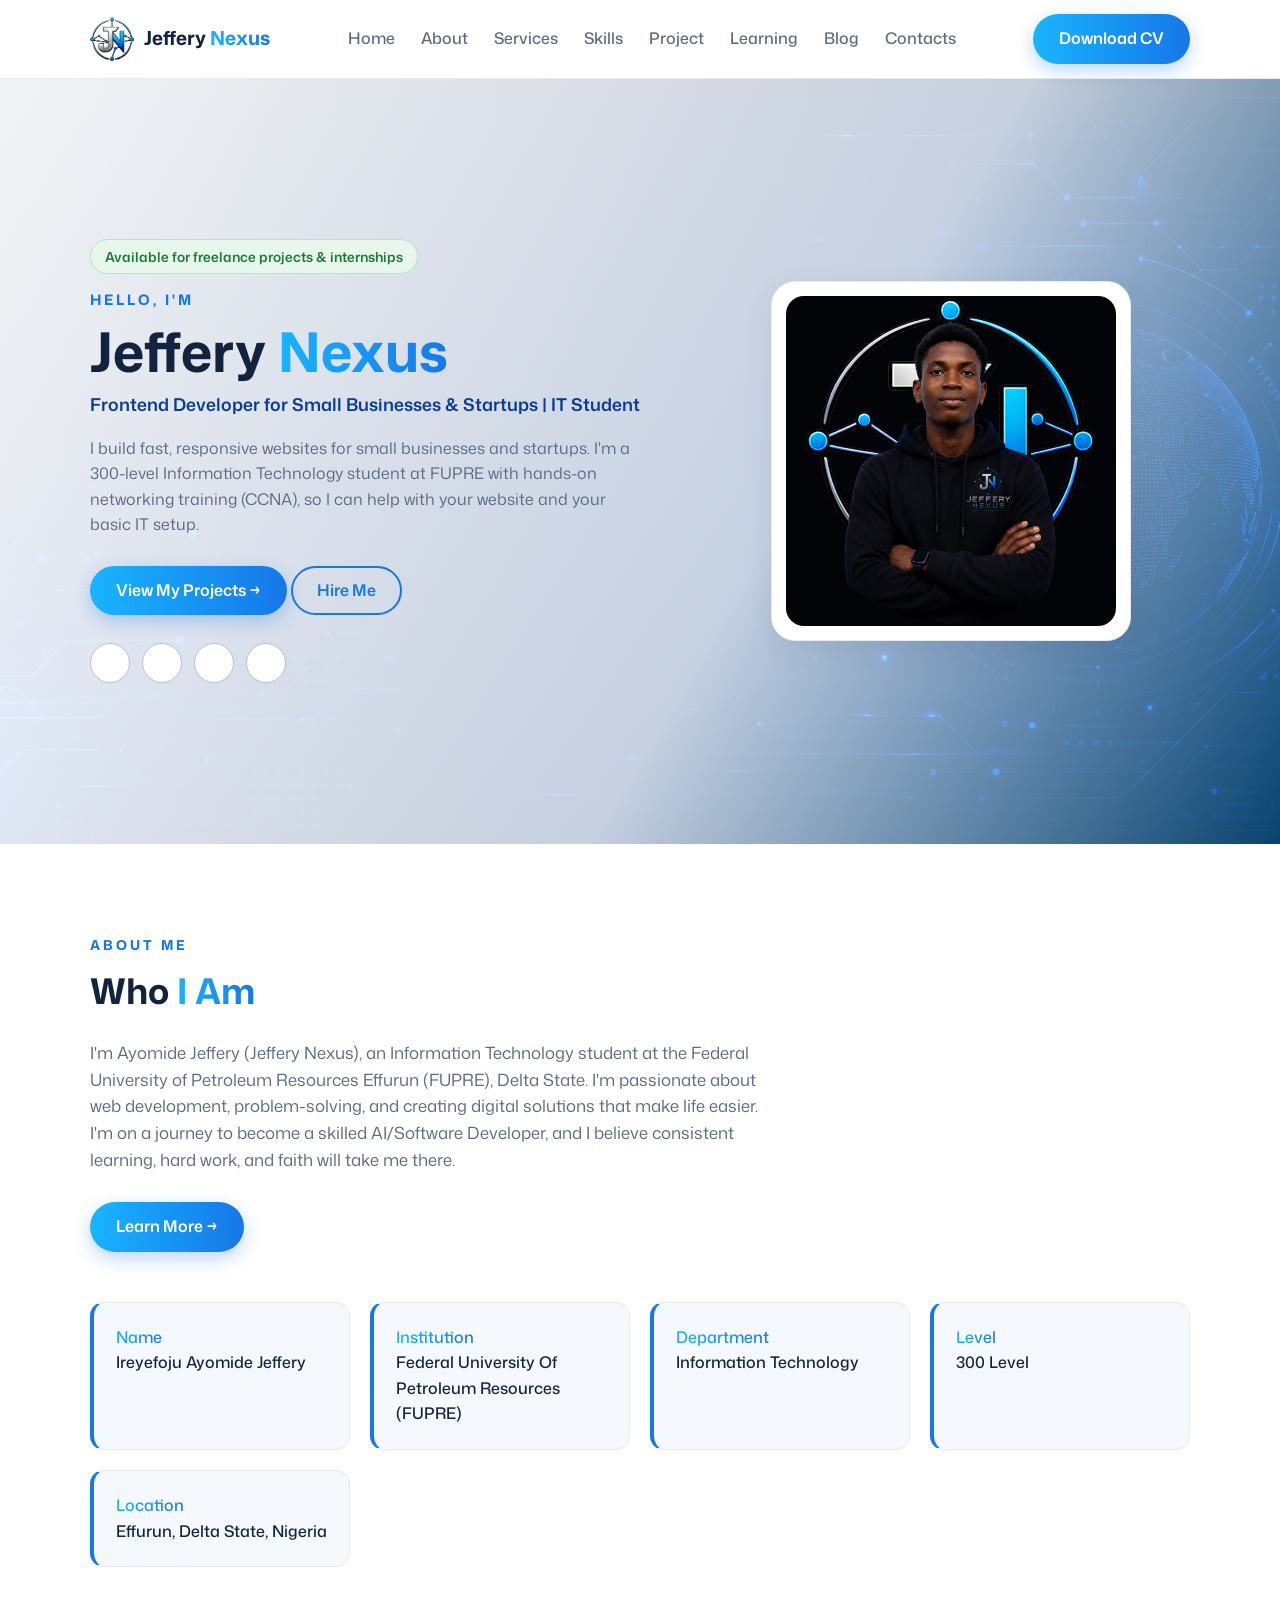
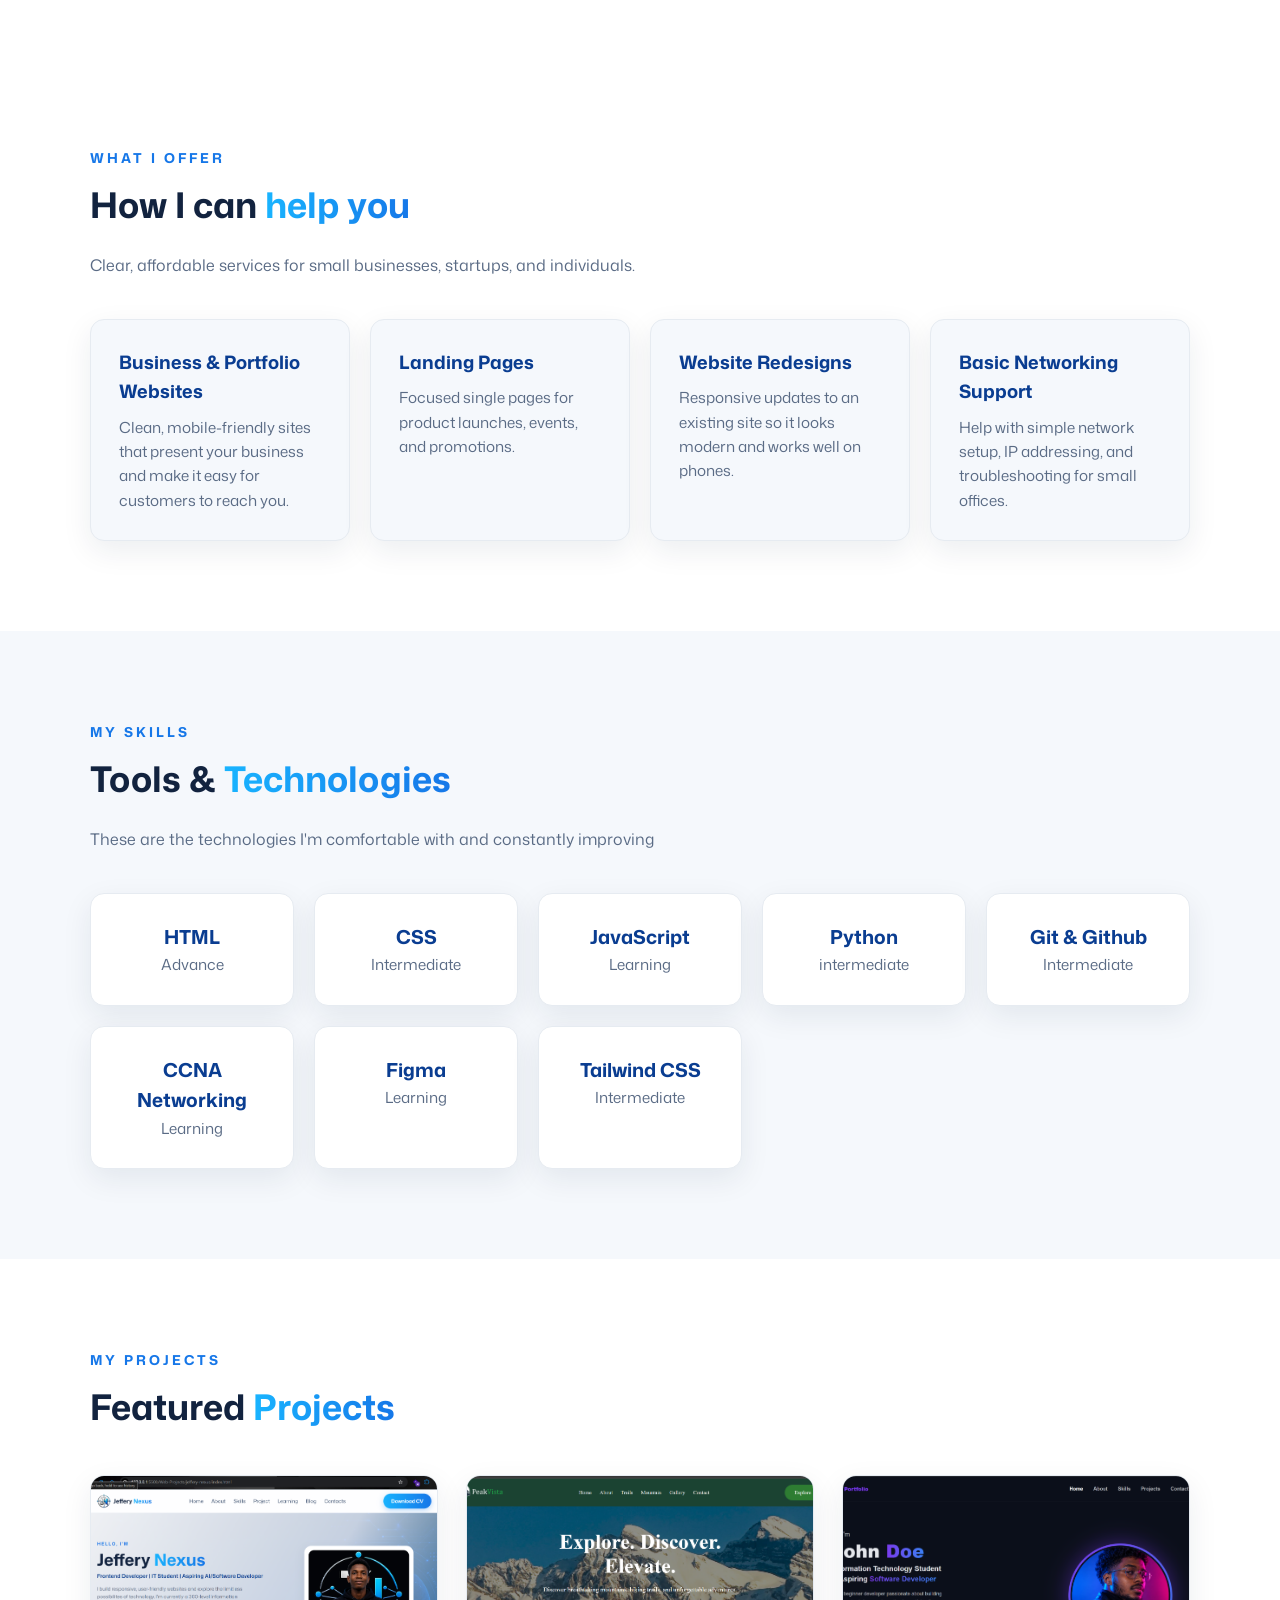
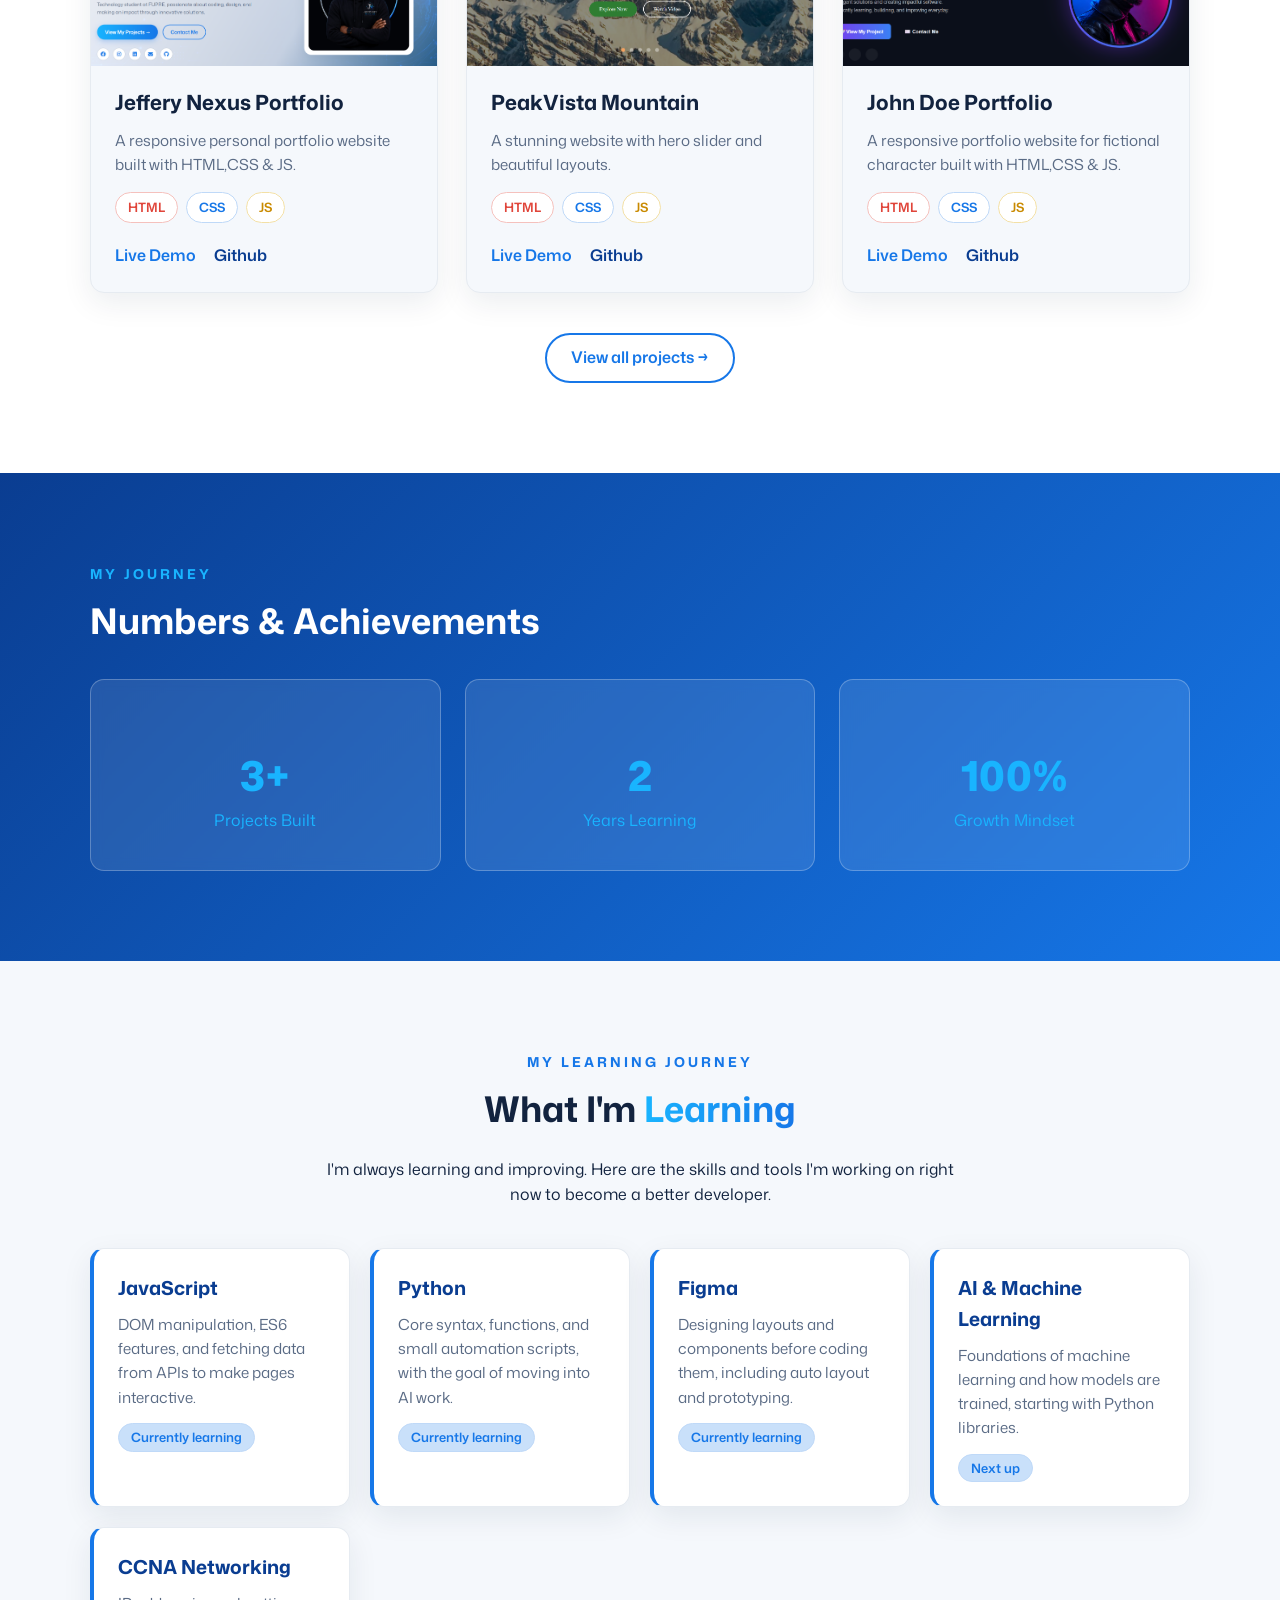
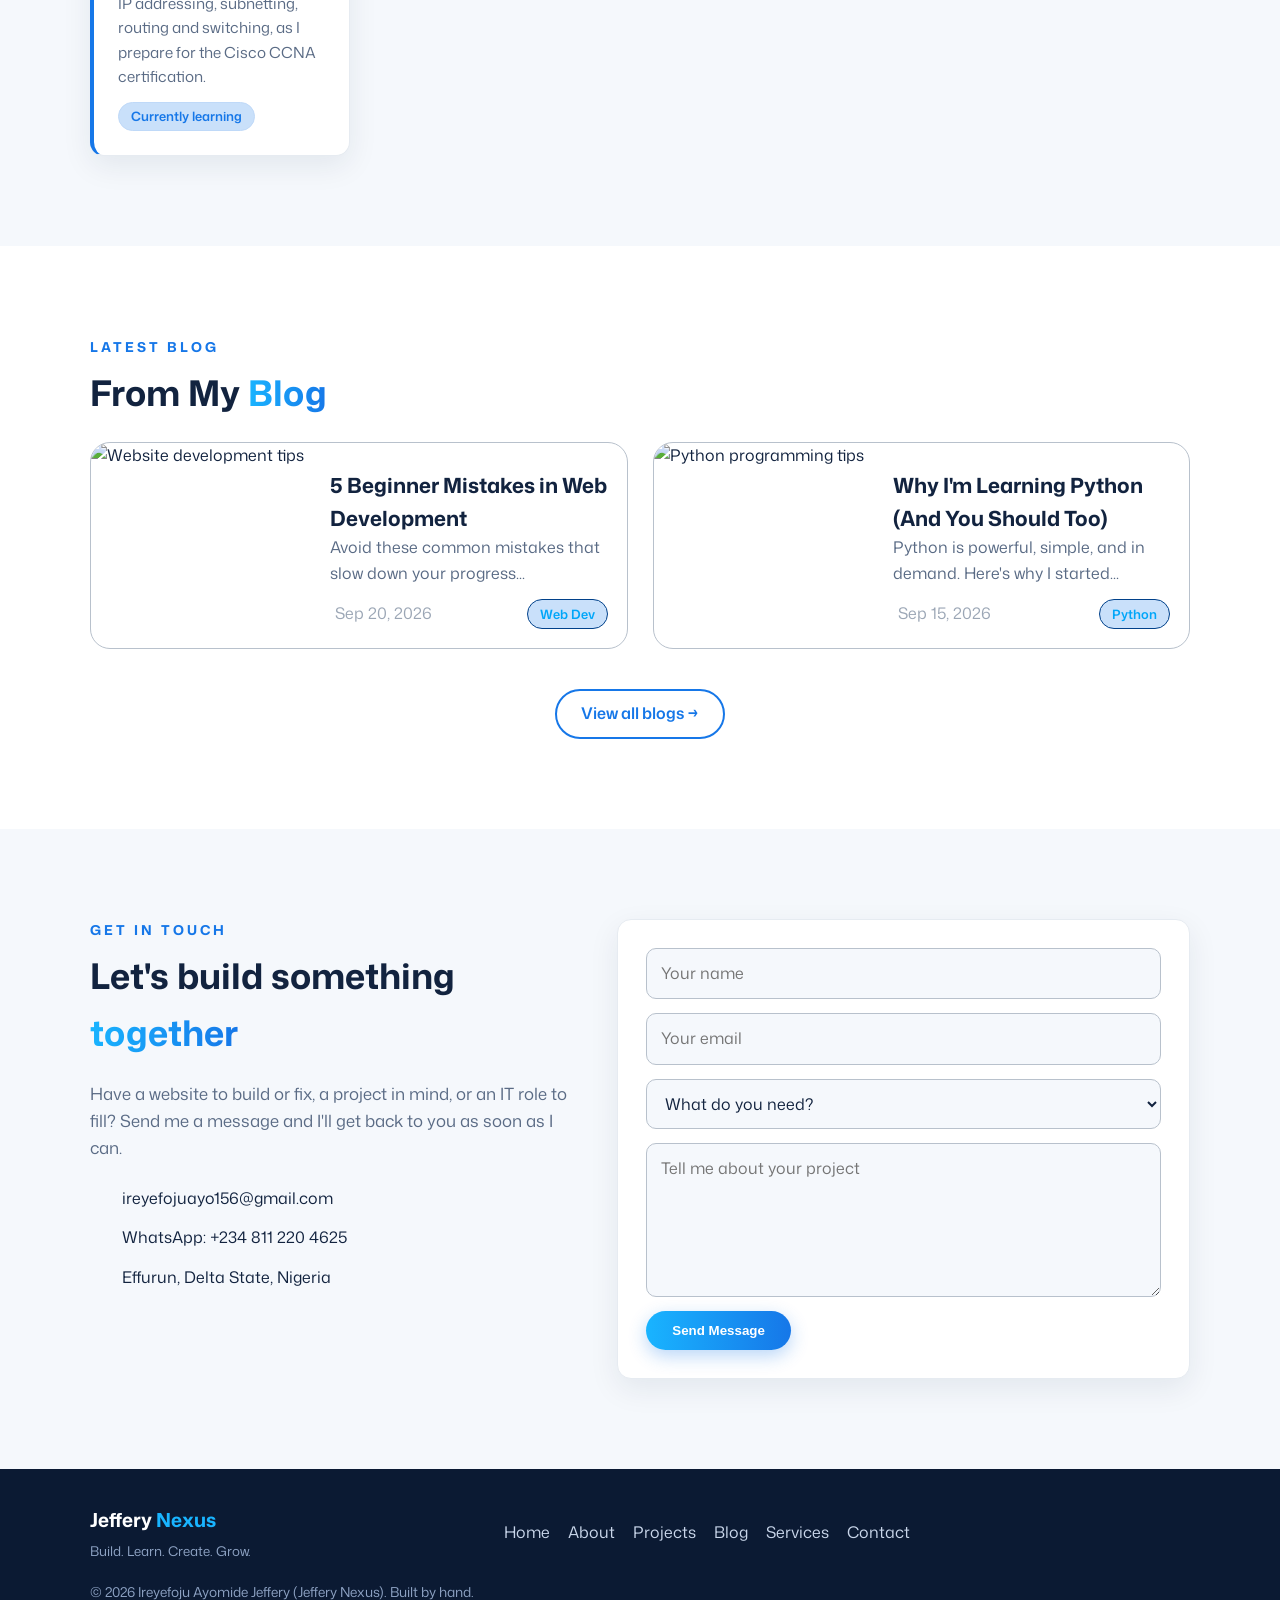
==== commit 09d46f79: "Update skill levels and add Tailwind CSS section" ====
--- a/index.html
+++ b/index.html
@@ -39,7 +39,7 @@
         </nav>
 
         <div class="d-cv">
-            <a href="cv.pdf" class="cv-btn" download>Download CV</a>
+            <a href="Jeffery_Nexus_CV.pdf" class="cv-btn" download>Download CV</a>
         </div>
 
         <button class="menu-toggle" aria-label="Open menu" aria-expanded="false" aria-controls="primary-nav">
@@ -153,7 +153,7 @@
                 <div class="skills-card">
                 <span class="skills-icon"><i class="fa fa-brands fa-html5 fa-4x"></i></span>                    
                     <p class="label">HTML</p>
-                    <p>Intermediate</p>
+                    <p>Advance</p>
                 </div>
                 <div class="skills-card">
                     <span class="skills-icon"><i class="fa fa-brands fa-css3-alt fa-4x"></i></span>
@@ -168,7 +168,7 @@
                 <div class="skills-card">
                     <span class="skills-icon"><i class="fa fa-brands fa-python fa-4x"></i></span>
                     <p class="label">Python</p>
-                    <p>Learning</p>
+                    <p>intermediate</p>
                 </div>
                 <div class="skills-card">
                     <span class="skills-icon"><i class="fa fa-brands fa-github fa-4x"></i><i class="fa fa-brands fa-git fa-4x"></i></span>
@@ -180,11 +180,15 @@
                     <p class="label">CCNA Networking</p>
                     <p>Learning</p>
                 </div>
-
                 <div class="skills-card">
                     <span class="skills-icon"><i class="fa fa-brands fa-figma fa-4x"></i></span>
                     <p class="label">Figma</p>
                     <p>Learning</p>
+                </div>
+                <div class="skills-card">
+                    <span class="skills-icon"><i class="fa-brands fa-tailwind-css" style="color: #2776EA;"></i></span>
+                    <p class="label">Tailwind CSS</p>
+                    <p>Intermediate</p>
                 </div>
             </div>
         </div>
@@ -425,3 +429,4 @@
 </html>
 
 
+
--- a/style.css
+++ b/style.css
@@ -944,13 +944,50 @@
 }
 
 /* ===== Footer ===== */
-.site-footer {
-  background: var(--blue-deep);
-  color: #dbe8ff;
-  padding: 24px 0;
-  text-align: center;
-  font-size: 0.9rem;
-}
+ .dark-footer {
+            background: #0b1a33;
+            color: #c9d6ea;
+            padding: 36px 0;
+        }
+        .dark-footer .container {
+            display: flex;
+            flex-wrap: wrap;
+            justify-content: space-between;
+            align-items: center;
+            gap: 20px;
+        }
+        .dark-footer .brand-name {
+            color: #fff;
+            font-size: 1.2rem;
+            font-weight: 700;
+        }
+        .dark-footer .brand-name .accent {
+            background: none;
+            -webkit-text-fill-color: var(--blue-bright);
+            color: var(--blue-bright);
+        }
+        .dark-footer small {
+            display: block;
+            color: #8ea3c4;
+            margin-top: 4px;
+        }
+        .footer-links {
+            display: flex;
+            flex-wrap: wrap;
+            gap: 18px;
+        }
+        .footer-links a:hover {
+            color: #fff;
+        }
+        .footer-social {
+            display: flex;
+            gap: 14px;
+            font-size: 1.1rem;
+        }
+        .footer-social a:hover {
+            color: var(--blue-bright);
+        }
+
 
 @media (max-width: 860px) {
   .contact-grid {
@@ -1032,4 +1069,5 @@
   .blog-grid {
     grid-template-columns: 1fr !important;
   }
-}+
+}
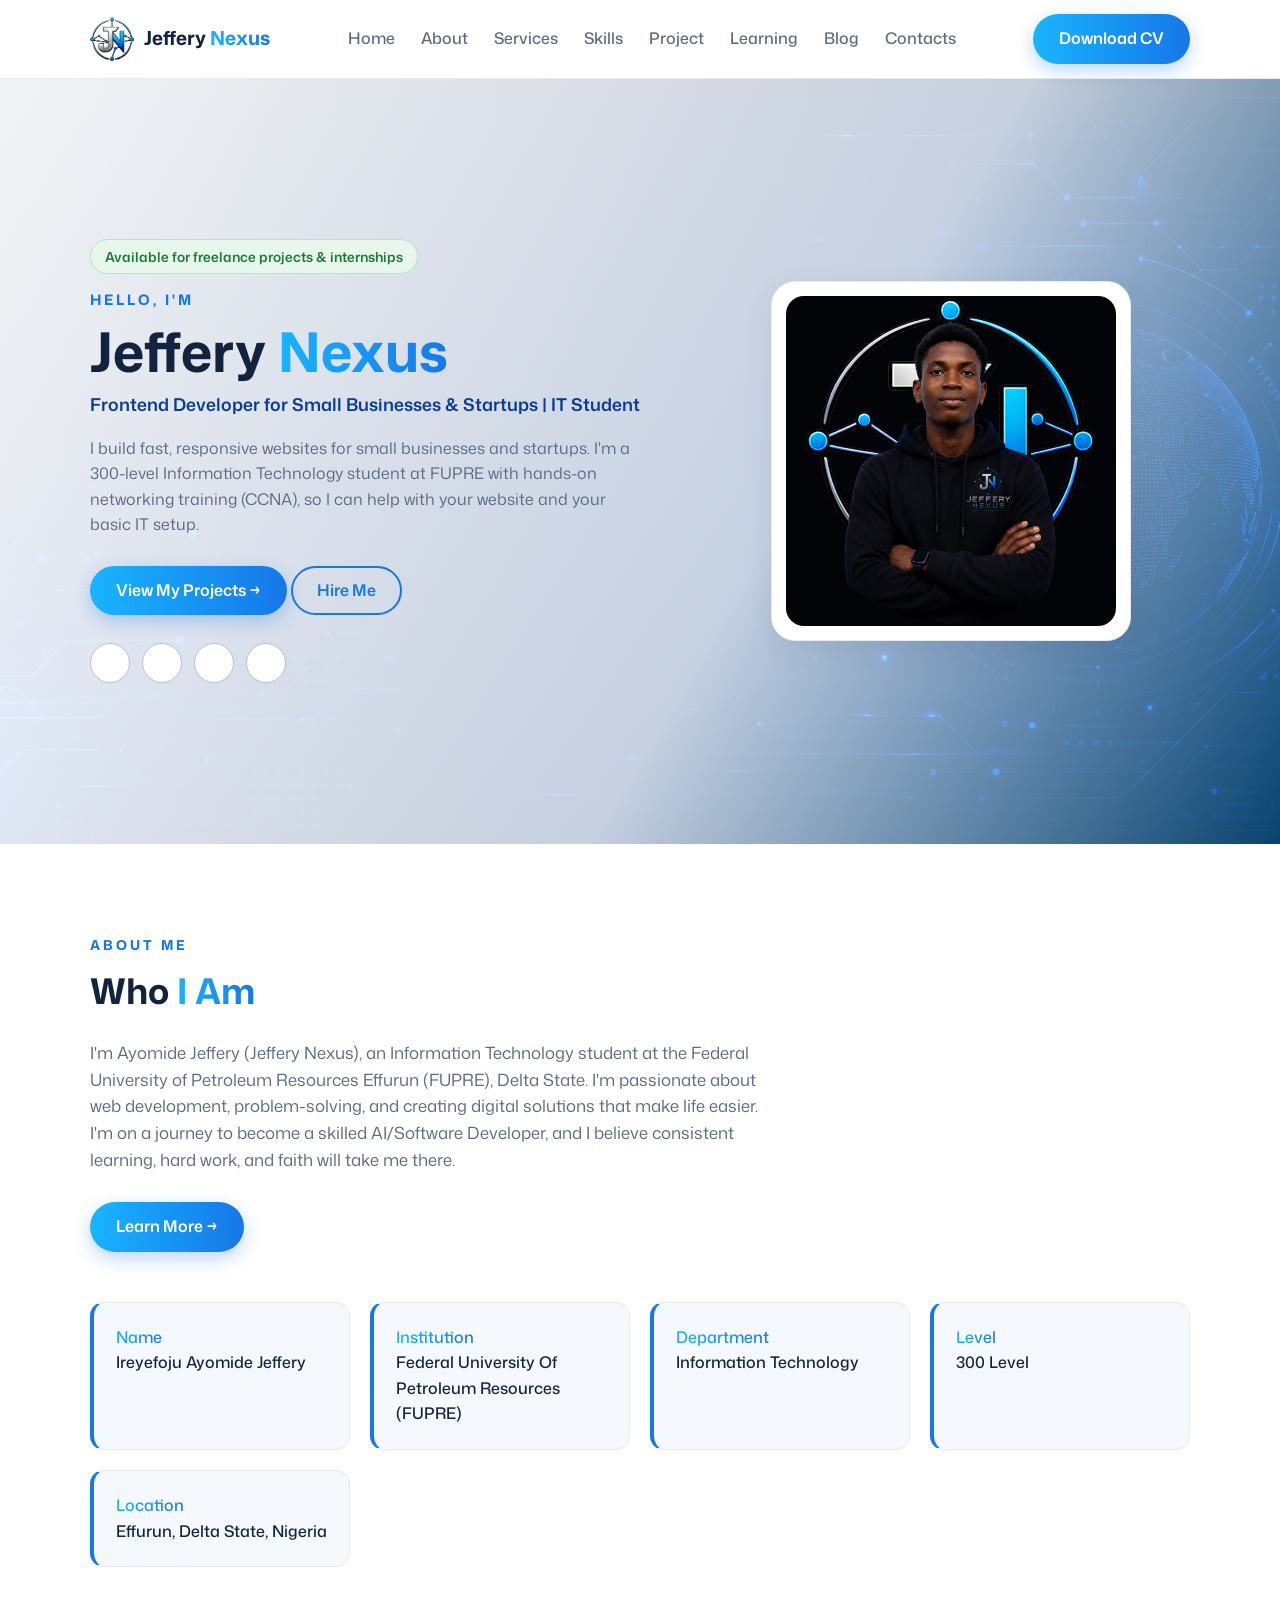
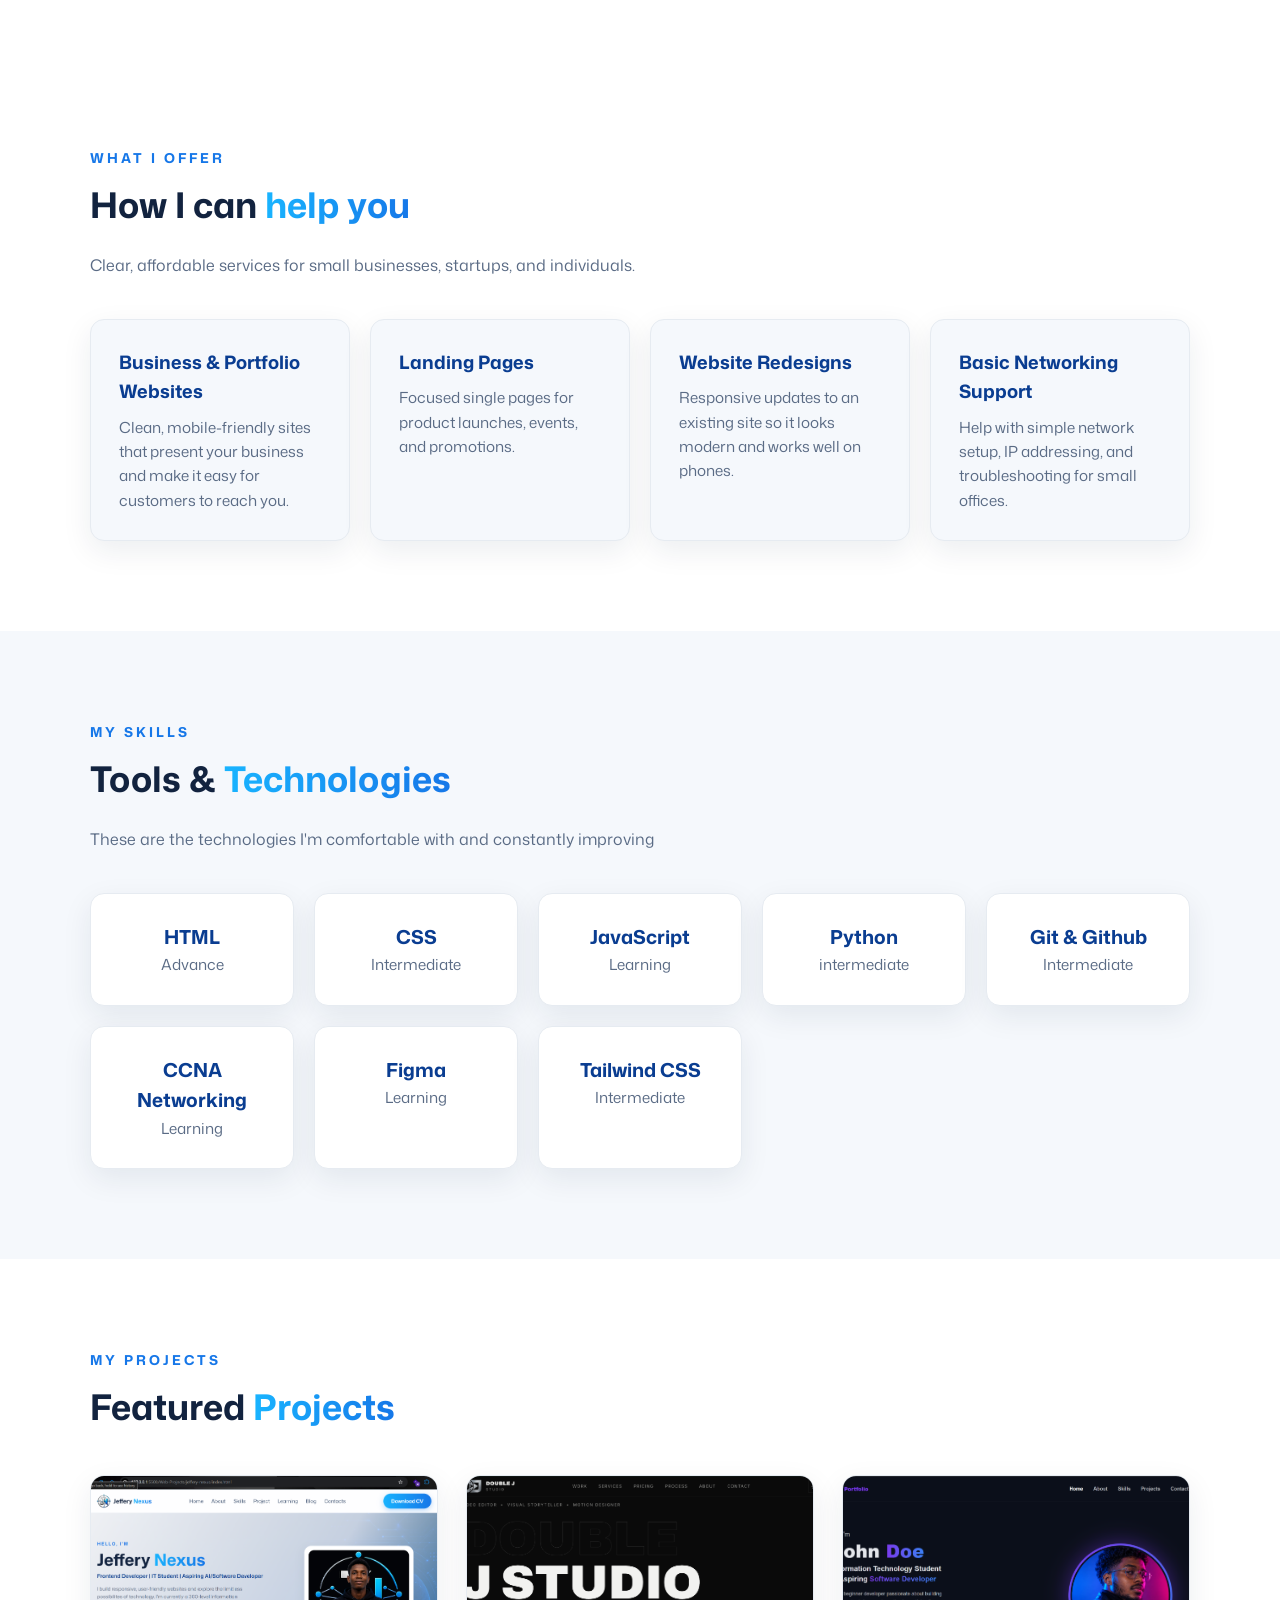
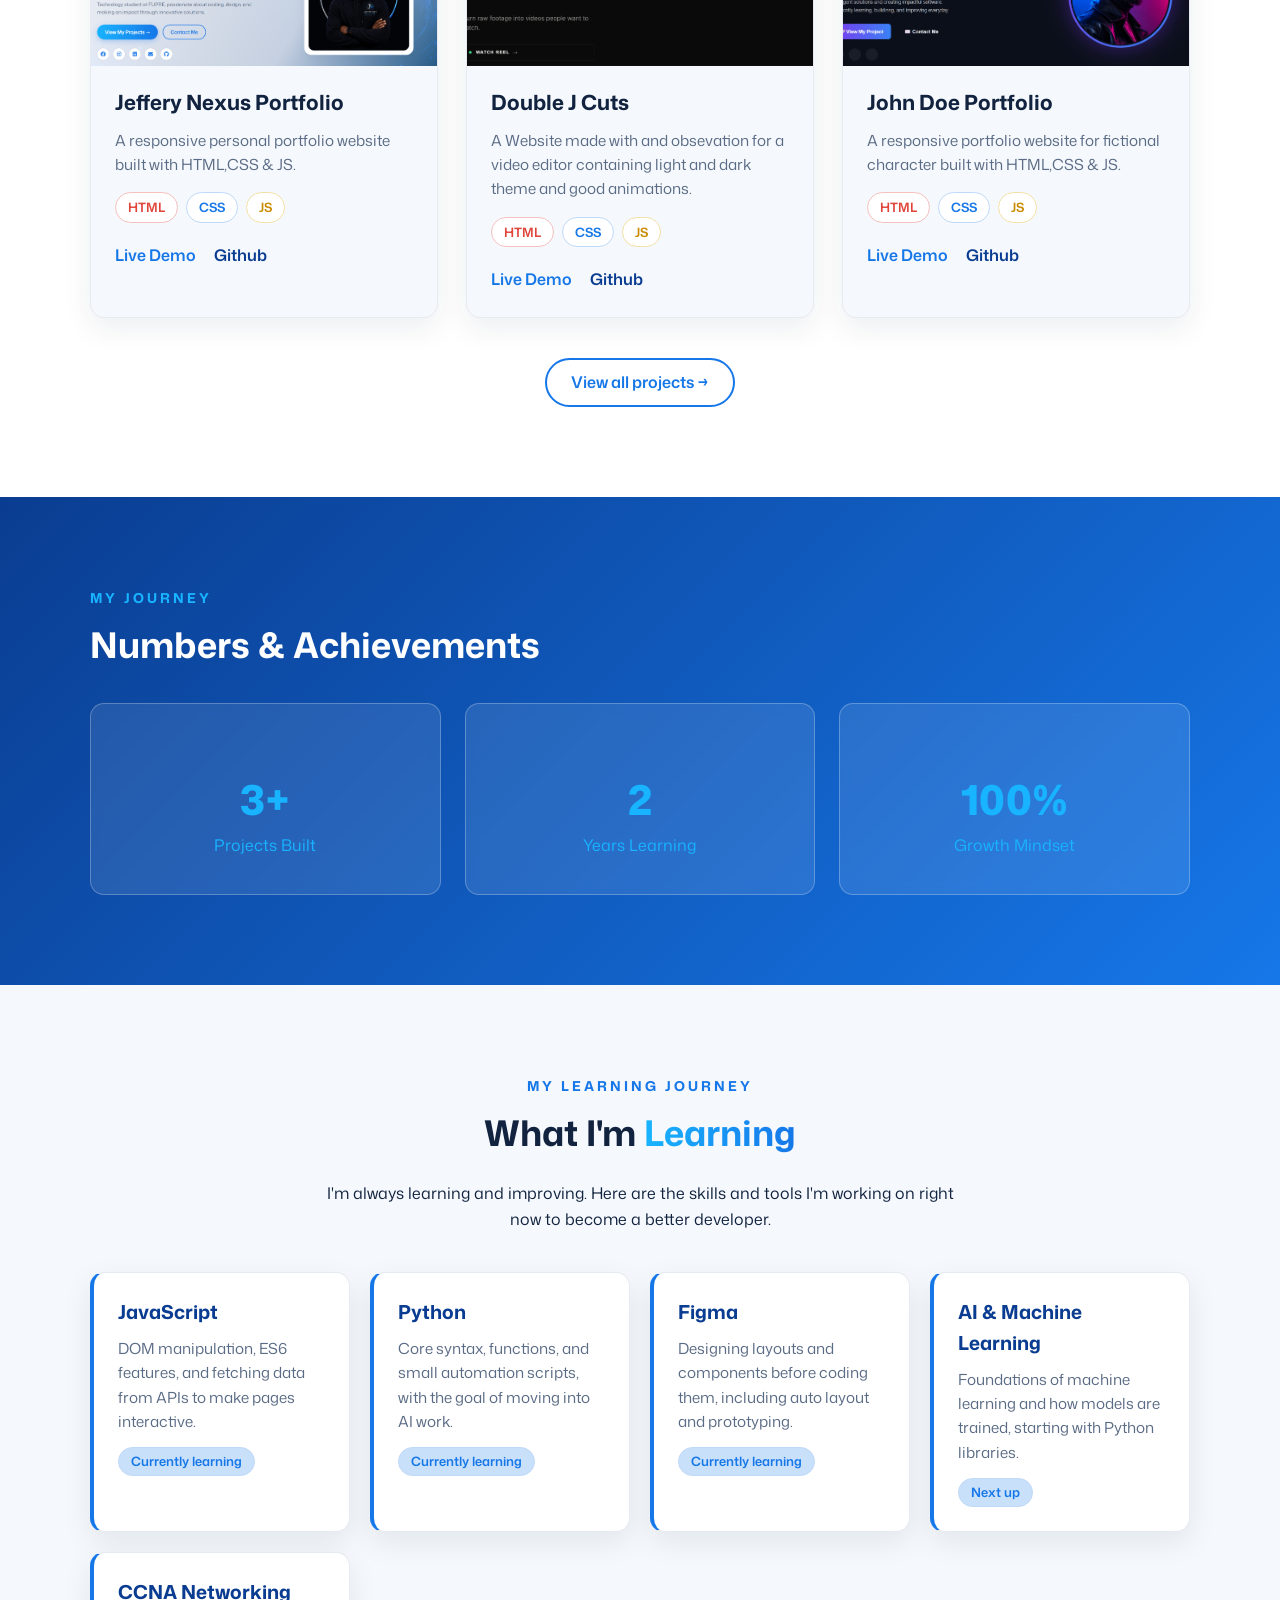
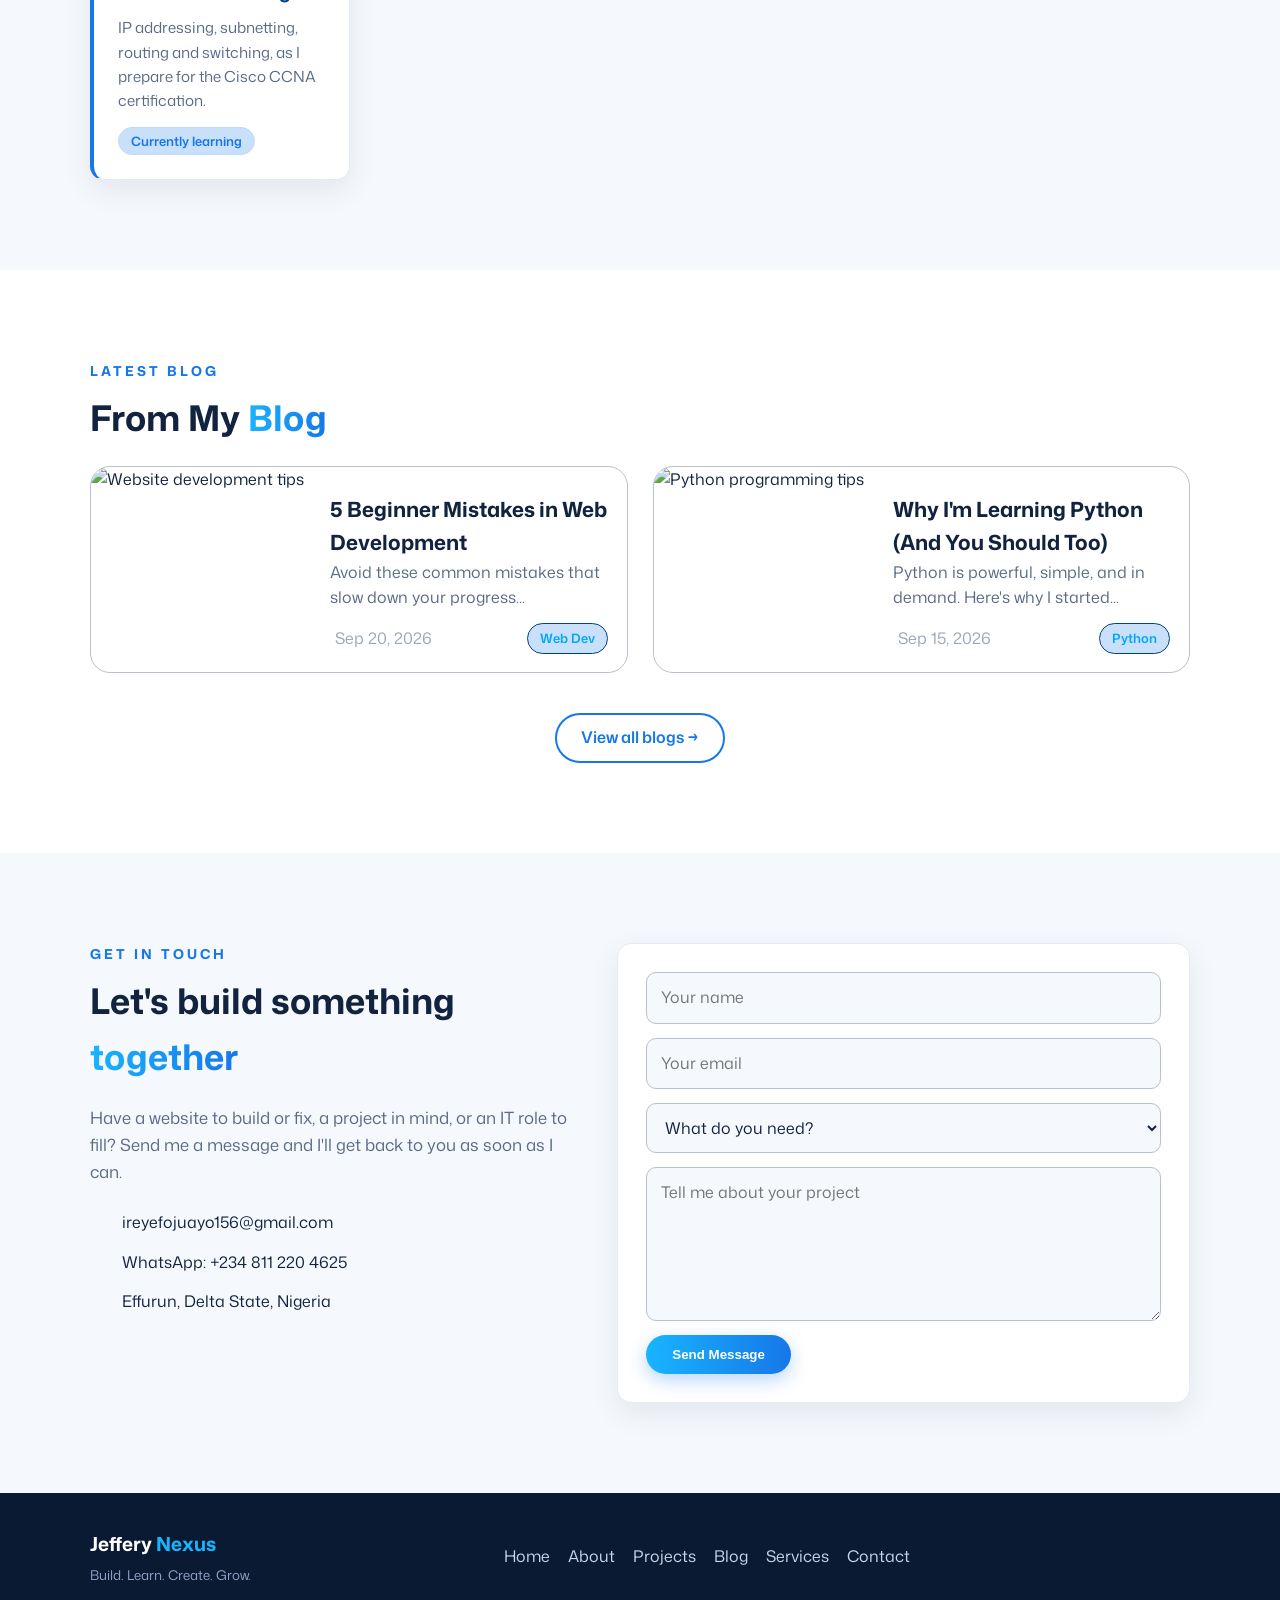
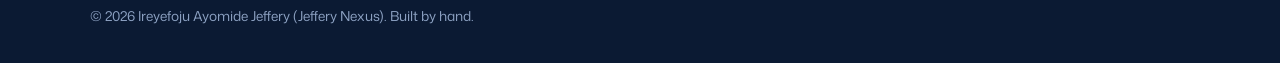
==== commit 11b7c04f: "Update greeting from 'Hello' to 'Goodbye'" ====
--- a/index.html
+++ b/index.html
@@ -186,7 +186,7 @@
                     <p>Learning</p>
                 </div>
                 <div class="skills-card">
-                    <span class="skills-icon"><i class="fa-brands fa-tailwind-css" style="color: #2776EA;"></i></span>
+                    <span class="skills-icon"><i class="fa-brands fa-tailwind-css fa-4x" style="color: #2776EA;"></i></span>
                     <p class="label">Tailwind CSS</p>
                     <p>Intermediate</p>
                 </div>
@@ -215,17 +215,17 @@
                         <span class="tag-yellow">JS</span>
                     </div>
                     <div class="project-links">
-                        <a href="#" class="live-link">Live Demo</a>
-                        <a href="#" class="repo-link">Github</a>
+                        <a href="https://ireyefojuayo01.github.io/jeffery-nexus/" class="live-link">Live Demo</a>
+                        <a href="https://github.com/ireyefojuayo01/jeffery-nexus" class="repo-link">Github</a>
                     </div>
                 </article>
                 <article class="project-card">
                     <div class="project-image">
-                        <img src="images/Peakvista.png" alt="" class="p-img">
-                    </div>
-                    <h3>PeakVista Mountain</h3>
+                        <img src="images/djj.png" alt="" class="p-img">
+                    </div>
+                    <h3>Double J Cuts</h3>
                     <p class="proj-desc">
-                        A stunning website with hero slider and beautiful layouts.
+                        A Website made with and obsevation for a video editor containing light and dark theme and good animations.
                     </p>
                     <div class="tags">
                         <span class="tag-red">HTML</span>
@@ -235,8 +235,8 @@
                         <span class="tag-yellow">JS</span>
                     </div>
                     <div class="project-links">
-                        <a href="#" class="live-link">Live Demo</a>
-                        <a href="#" class="repo-link">Github</a>
+                        <a href="https://johnjoseph252008.github.io/double-j-studio-portfolio/" class="live-link">Live Demo</a>
+                        <a href="https://github.com/Johnjoseph252008/double-j-studio-portfolio" class="repo-link">Github</a>
                     </div>
                 </article>
                 <article class="project-card">
